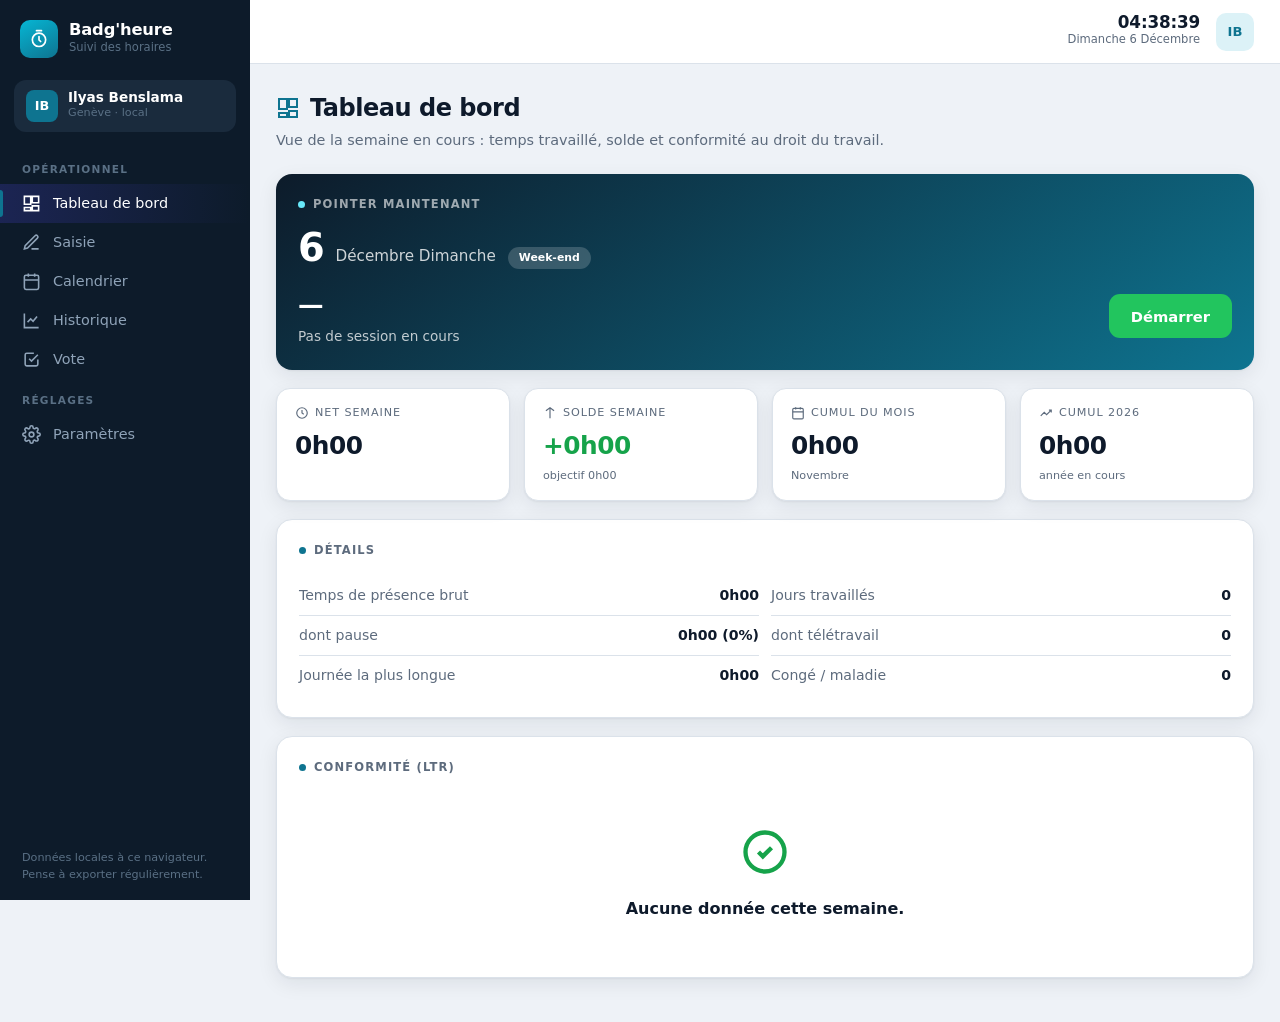
==== heures.html @ 063d03a0 "Le site n'affiche plus que le vote (ancienne appli des heures déplacée dans heures.html) Co-Authored" ====
<!DOCTYPE html>
<html lang="fr">
<head>
<meta charset="UTF-8">
<meta name="viewport" content="width=device-width, initial-scale=1.0, viewport-fit=cover">
<meta name="apple-mobile-web-app-capable" content="yes">
<meta name="mobile-web-app-capable" content="yes">
<meta name="apple-mobile-web-app-status-bar-style" content="black-translucent">
<meta name="apple-mobile-web-app-title" content="Badg'heure">
<meta name="format-detection" content="telephone=no">
<meta name="theme-color" content="#0d1b2a" media="(prefers-color-scheme: dark)">
<meta name="theme-color" content="#eef2f7" media="(prefers-color-scheme: light)">
<link rel="apple-touch-icon" href="data:image/svg+xml,%3Csvg xmlns='http://www.w3.org/2000/svg' viewBox='0 0 180 180'%3E%3Crect width='180' height='180' rx='40' fill='%230e7490'/%3E%3Cg fill='none' stroke='%23fff' stroke-width='11' stroke-linecap='round'%3E%3Ccircle cx='90' cy='98' r='55'/%3E%3Cpath d='M90 68v30l15 15M68 20h44'/%3E%3C/g%3E%3C/svg%3E">
<title>Badg'heure — Mes horaires</title>
<style>
  :root{
    --bg:#eef2f7;--panel:#ffffff;--nav:#0d1b2a;--nav-hover:#1a2b3d;--nav-active:#0891b2;
    --nav-text:#8fa3b8;--nav-title:#5a7085;--ink:#0e1a2b;--muted:#5d6b7d;--line:#dbe2ea;
    --brand:#0e7490;--brand-soft:#dcf2f7;--green:#16a34a;--green-soft:#e9f7ef;
    --amber:#d97706;--amber-soft:#fdf3e7;--red:#dc2626;--red-soft:#fdecec;--cyan:#06b6d4;
    --r:16px;--shadow:0 1px 2px rgba(14,26,43,.05),0 6px 20px rgba(14,26,43,.08);
  }
  *{box-sizing:border-box;margin:0;padding:0}
  html{-webkit-text-size-adjust:100%}
  body{font-family:ui-sans-serif,system-ui,-apple-system,"Segoe UI",Roboto,sans-serif;background:var(--bg);color:var(--ink);line-height:1.5;-webkit-tap-highlight-color:transparent;overscroll-behavior-y:none}
  button{-webkit-tap-highlight-color:transparent}
  .app{display:flex;min-height:100vh;min-height:100dvh}
  .sidebar{width:250px;background:var(--nav);color:var(--nav-text);flex:none;display:flex;flex-direction:column;position:sticky;top:0;height:100vh;height:100dvh;overflow-y:auto;padding-top:env(safe-area-inset-top);padding-bottom:env(safe-area-inset-bottom);-webkit-overflow-scrolling:touch}
  .side-brand{display:flex;align-items:center;gap:11px;padding:20px 20px 22px}
  .side-brand .logo{width:38px;height:38px;border-radius:10px;background:linear-gradient(150deg,#06b6d4,#0e7490);display:flex;align-items:center;justify-content:center;flex:none}
  .side-brand .logo svg{width:20px;height:20px;color:#fff}
  .side-brand .bt{font-weight:700;color:#fff;font-size:1.02rem;letter-spacing:-.01em;line-height:1.1}
  .side-brand .bs{font-size:.72rem;color:var(--nav-title)}
  .side-user{margin:0 14px 16px;background:var(--nav-hover);border-radius:12px;padding:10px 12px;display:flex;align-items:center;gap:10px}
  .side-user .av{width:32px;height:32px;border-radius:8px;background:var(--brand);color:#fff;display:flex;align-items:center;justify-content:center;font-weight:700;font-size:.8rem;flex:none}
  .side-user .un{color:#fff;font-weight:600;font-size:.85rem;line-height:1.1}
  .side-user .uo{font-size:.7rem;color:var(--nav-title)}
  .nav-title{font-size:.66rem;text-transform:uppercase;letter-spacing:.12em;color:var(--nav-title);padding:14px 22px 6px;font-weight:700}
  .nav-item{display:flex;align-items:center;gap:12px;padding:10px 22px;color:var(--nav-text);cursor:pointer;font-size:.9rem;font-weight:500;border:none;background:none;width:100%;text-align:left;font-family:inherit;transition:.12s;position:relative}
  .nav-item svg{width:19px;height:19px;flex:none}
  .nav-item:hover{background:var(--nav-hover);color:#fff}
  .nav-item.active{color:#fff;background:linear-gradient(90deg,rgba(79,70,229,.22),transparent)}
  .nav-item.active::before{content:"";position:absolute;left:0;top:6px;bottom:6px;width:3px;background:var(--brand);border-radius:0 3px 3px 0}
  .side-foot{margin-top:auto;padding:16px 22px;font-size:.7rem;color:var(--nav-title)}
  .main{flex:1;min-width:0;display:flex;flex-direction:column}
  .topbar{background:var(--panel);border-bottom:1px solid var(--line);padding:0 26px;padding-left:max(26px,env(safe-area-inset-left));padding-right:max(26px,env(safe-area-inset-right));padding-top:env(safe-area-inset-top);height:calc(64px + env(safe-area-inset-top));display:flex;align-items:center;gap:16px;position:sticky;top:0;z-index:20;-webkit-backdrop-filter:saturate(1.4) blur(8px);backdrop-filter:saturate(1.4) blur(8px)}
  .burger{display:none;background:none;border:none;cursor:pointer;color:var(--muted);padding:8px;margin:-4px;border-radius:10px;touch-action:manipulation;-webkit-tap-highlight-color:transparent}
  .burger:active{background:var(--line)}
  .burger svg{width:24px;height:24px;display:block}
  .topbar .clock{margin-left:auto;text-align:right}
  .topbar .clock .t{font-variant-numeric:tabular-nums;font-weight:700;font-size:1.05rem;letter-spacing:-.01em;line-height:1}
  .topbar .clock .d{font-size:.72rem;color:var(--muted);text-transform:capitalize}
  .topbar .badge-ib{width:38px;height:38px;border-radius:10px;background:var(--brand-soft);color:var(--brand);display:flex;align-items:center;justify-content:center;font-weight:700;font-size:.82rem}
  .content{padding:26px;padding-left:max(26px,env(safe-area-inset-left));padding-right:max(26px,env(safe-area-inset-right));padding-bottom:calc(26px + env(safe-area-inset-bottom));max-width:1080px;width:100%}
  .page-head{margin-bottom:22px}
  .page-head h1{font-size:1.5rem;letter-spacing:-.02em;display:flex;align-items:center;gap:10px}
  .page-head h1 svg{width:24px;height:24px;color:var(--brand)}
  .page-head p{color:var(--muted);font-size:.9rem;margin-top:4px}
  .view{display:none}
  .view.active{display:block;animation:fade .25s ease}
  @keyframes fade{from{opacity:0;transform:translateY(6px)}to{opacity:1;transform:none}}
  .card{background:var(--panel);border:1px solid var(--line);border-radius:var(--r);box-shadow:var(--shadow);padding:22px;margin-bottom:18px}
  .card-h{font-size:.72rem;text-transform:uppercase;letter-spacing:.1em;color:var(--muted);font-weight:700;margin-bottom:16px;display:flex;align-items:center;gap:8px}
  .card-h .d{width:7px;height:7px;border-radius:50%;background:var(--brand)}
  .stats{display:grid;grid-template-columns:repeat(4,1fr);gap:14px;margin-bottom:18px}
  @media(max-width:760px){.stats{grid-template-columns:repeat(2,1fr)}}
  .stat{background:var(--panel);border:1px solid var(--line);border-radius:14px;padding:16px 18px;box-shadow:var(--shadow)}
  .stat .k{font-size:.7rem;text-transform:uppercase;letter-spacing:.08em;color:var(--muted);display:flex;align-items:center;gap:6px}
  .stat .k svg{width:14px;height:14px}
  .stat .v{font-size:1.55rem;font-weight:700;letter-spacing:-.02em;font-variant-numeric:tabular-nums;margin-top:6px}
  .stat .v.pos{color:var(--green)}.stat .v.neg{color:var(--red)}
  .punch{background:linear-gradient(145deg,#0d1b2a,#0e7490);color:#fff;border:none}
  .punch .card-h{color:rgba(255,255,255,.6)}.punch .card-h .d{background:#67e8f9}
  .punch-day{display:flex;align-items:baseline;gap:12px;margin-bottom:16px;flex-wrap:wrap}
  .punch-day .n{font-size:2.4rem;font-weight:800;line-height:1;letter-spacing:-.03em}
  .punch-day .t{font-size:.95rem;color:rgba(255,255,255,.8);text-transform:capitalize}
  .punch-day .pill{font-size:.68rem;font-weight:700;padding:3px 11px;border-radius:20px;background:#fbbf24;color:#0d1b2a}
  .punch-day .pill.we{background:rgba(255,255,255,.18);color:#fff}
  .punch-row{display:flex;align-items:center;justify-content:space-between;gap:16px;flex-wrap:wrap}
  .punch-state b{display:block;font-size:1.6rem;font-variant-numeric:tabular-nums;font-weight:700;letter-spacing:-.01em}
  .punch-state span{font-size:.85rem;color:rgba(255,255,255,.75)}
  .punch-btns{display:flex;gap:10px;flex-wrap:wrap}
  .btn{border:none;border-radius:11px;padding:12px 22px;min-height:44px;font-size:.92rem;font-weight:600;cursor:pointer;font-family:inherit;transition:.1s;display:inline-flex;align-items:center;justify-content:center;gap:7px;touch-action:manipulation;-webkit-user-select:none;user-select:none}
  .btn:active{transform:scale(.97)}
  .btn:active{transform:translateY(1px)}.btn svg{width:17px;height:17px}
  .btn-primary{background:var(--brand);color:#fff}.btn-primary:hover{background:#0c5c73}
  .btn-go{background:#22c55e;color:#fff}.btn-stop{background:#f43f5e;color:#fff}
  .btn-amber{background:#fbbf24;color:#0d1b2a}
  .btn-light{background:rgba(255,255,255,.16);color:#fff;border:1px solid rgba(255,255,255,.25)}
  .btn-full{width:100%;justify-content:center;margin-top:6px}
  .chip{background:var(--panel);border:1px solid var(--line);border-radius:10px;padding:9px 14px;font-size:.85rem;font-weight:600;cursor:pointer;font-family:inherit;color:var(--ink);display:inline-flex;align-items:center;gap:6px}
  .chip:hover{border-color:var(--brand);color:var(--brand)}.chip svg{width:15px;height:15px}
  .field{margin-bottom:14px}
  label{display:block;font-size:.76rem;font-weight:600;color:var(--muted);margin-bottom:6px}
  input,select{width:100%;border:1px solid var(--line);border-radius:10px;padding:11px 13px;min-height:44px;font-size:.95rem;font-family:inherit;background:#fff;color:var(--ink);font-variant-numeric:tabular-nums;-webkit-appearance:none;appearance:none}
  input[type=date],input[type=time]{min-height:44px}
  input:focus,select:focus{outline:2px solid var(--brand);outline-offset:1px;border-color:var(--brand)}
  input:disabled{opacity:.45}
  .row2{display:grid;grid-template-columns:1fr 1fr;gap:12px}
  .hint{font-size:.74rem;color:var(--muted);margin-top:4px}
  .sublbl{font-weight:500;text-transform:none;letter-spacing:0}
  .daybadge{display:flex;align-items:center;gap:9px;font-size:.9rem;font-weight:600;background:var(--brand-soft);border-radius:11px;padding:10px 13px;margin-bottom:14px;text-transform:capitalize;color:var(--brand)}
  .daybadge .dot{width:8px;height:8px;border-radius:50%;background:var(--brand);flex:none}
  .daybadge .dot.we{background:var(--muted)}.daybadge .dot.fe{background:var(--amber)}
  .daybadge .flag{margin-left:auto;font-size:.7rem;font-weight:700;padding:2px 10px;border-radius:20px;text-transform:none}
  .daybadge .flag.we{background:#e5e7eb;color:var(--muted)}.daybadge .flag.fe{background:var(--amber-soft);color:var(--amber)}
  .pause-box{border:1px solid var(--line);border-radius:12px;padding:14px;background:#fbfbfe;margin-bottom:14px}
  .pause-box .lr{display:flex;align-items:center;justify-content:space-between;margin-bottom:10px}
  .pause-box .lr label{margin:0}
  .pause-dur{font-size:.82rem;font-weight:700;color:var(--brand);font-variant-numeric:tabular-nums}
  .pausebtns{display:flex;gap:7px;flex-wrap:wrap}
  .pausebtn{flex:1;min-width:52px;border:1px solid var(--line);background:#fff;border-radius:9px;padding:10px 6px;font-size:.9rem;font-weight:700;cursor:pointer;font-family:inherit;color:var(--ink);transition:.12s;font-variant-numeric:tabular-nums}
  .pausebtn:hover{border-color:var(--brand);color:var(--brand)}
  .pausebtn.on{background:var(--brand);color:#fff;border-color:var(--brand)}
  .pausebtn.custom{flex:1.2}
  .pause-custom{display:none;margin-top:10px}
  .pause-custom.show{display:block}
  /* Modale */
  .modal-scrim{display:none;position:fixed;inset:0;background:rgba(23,27,46,.5);z-index:70;align-items:center;justify-content:center;padding:20px;backdrop-filter:blur(2px)}
  .modal-scrim.show{display:flex}
  .modal{background:var(--panel);border-radius:18px;padding:24px;width:min(400px,100%);box-shadow:0 20px 50px rgba(23,27,46,.3)}
  .modal h3{font-size:1.2rem;letter-spacing:-.02em;margin-bottom:6px}
  .modal-sub{font-size:.88rem;color:var(--muted);margin-bottom:18px}
  .modal label{font-size:.76rem;font-weight:600;color:var(--muted)}
  .modal-actions{display:flex;gap:10px;margin-top:18px}
  .modal-actions .btn{flex:1;justify-content:center}
  .btn-light-2{background:#eef0f4;color:var(--ink)}
  .btn-light-2:hover{background:#e2e6ee}
  .alert{display:flex;gap:11px;align-items:flex-start;font-size:.85rem;padding:12px 15px;border-radius:12px;border:1px solid;margin-bottom:10px}
  .alert.warn{background:var(--amber-soft);border-color:#f0d19a;color:#92500a}
  .alert.bad{background:var(--red-soft);border-color:#f0b4b4;color:#991b1b}
  .alert.ok{background:var(--green-soft);border-color:#b7e4c9;color:#166534}
  .alert .i{font-weight:800;flex:none}
  .empty-ok{text-align:center;padding:34px 20px}
  .empty-ok svg{width:52px;height:52px;color:var(--green);margin-bottom:12px}
  .empty-ok p{font-weight:700;color:var(--ink)}
  .toolbar{display:flex;gap:10px;align-items:center;flex-wrap:wrap;margin-bottom:16px}
  .toolbar .spacer{flex:1}
  .weeksel{display:flex;align-items:center;gap:8px;font-size:.9rem;font-weight:700}
  .weeksel button{width:34px;height:34px;border-radius:9px;border:1px solid var(--line);background:#fff;cursor:pointer;color:var(--ink);font-size:1rem}
  .weeksel button:hover{border-color:var(--brand);color:var(--brand)}
  table{width:100%;border-collapse:collapse;font-size:.87rem}
  th,td{text-align:left;padding:11px 10px;border-bottom:1px solid var(--line);font-variant-numeric:tabular-nums;white-space:nowrap}
  th{font-size:.68rem;text-transform:uppercase;letter-spacing:.06em;color:var(--muted);font-weight:700}
  tr:last-child td{border-bottom:none}
  tbody tr:hover{background:#fafbff}
  .tag{display:inline-block;font-size:.68rem;font-weight:700;padding:3px 9px;border-radius:20px}
  .tag.n{background:var(--brand-soft);color:var(--brand)}.tag.we{background:#eef0f4;color:var(--muted)}
  .tag.fe{background:var(--amber-soft);color:var(--amber)}
  .net.pos{color:var(--green);font-weight:700}.net.neg{color:var(--red);font-weight:700}
  .del{background:none;border:none;color:var(--muted);cursor:pointer;font-size:.95rem;padding:3px 7px;border-radius:7px}
  .del:hover{background:var(--red-soft);color:var(--red)}
  .empty{text-align:center;color:var(--muted);padding:32px;font-size:.9rem}
  @media(max-width:640px){.tablewrap{overflow-x:auto}table{min-width:600px}}
  .toast{position:fixed;bottom:24px;left:50%;transform:translateX(-50%) translateY(20px);background:var(--nav);color:#fff;padding:12px 22px;border-radius:12px;font-size:.88rem;font-weight:600;box-shadow:var(--shadow);opacity:0;pointer-events:none;transition:.25s;z-index:60}
  .toast.show{opacity:1;transform:translateX(-50%) translateY(0)}
  .set-actions{display:flex;gap:10px;flex-wrap:wrap}
  .scrim{display:none;position:fixed;inset:0;background:rgba(23,27,46,.5);z-index:29}

  /* Calendrier semaine */
  .cal-grid{display:grid;grid-template-columns:repeat(7,1fr);gap:10px}
  @media(max-width:760px){.cal-grid{grid-template-columns:1fr;gap:8px}}
  .cal-day{background:var(--panel);border:1px solid var(--line);border-radius:13px;padding:12px;cursor:pointer;transition:.12s;min-height:118px;display:flex;flex-direction:column;position:relative}
  .cal-day:hover{border-color:var(--brand);box-shadow:var(--shadow);transform:translateY(-2px)}
  .cal-day.today{border-color:var(--brand);box-shadow:0 0 0 2px var(--brand-soft)}
  .cal-day.we{background:#fafbfd}
  .cal-day.fe{background:var(--amber-soft)}
  .cal-dh{display:flex;align-items:baseline;justify-content:space-between;margin-bottom:8px}
  .cal-dh .wd{font-size:.68rem;text-transform:uppercase;letter-spacing:.06em;color:var(--muted);font-weight:700}
  .cal-dh .dn{font-size:1.15rem;font-weight:700;letter-spacing:-.02em}
  .cal-day.fe .cal-dh .dn{color:var(--amber)}
  .cal-net{font-size:1rem;font-weight:700;font-variant-numeric:tabular-nums;letter-spacing:-.01em}
  .cal-sub{font-size:.68rem;color:var(--muted);margin-top:auto}
  .cal-empty{font-size:.7rem;color:var(--muted);opacity:.7;margin-top:auto}
  .cal-fe-tag{font-size:.62rem;font-weight:700;color:var(--amber);line-height:1.1;margin-bottom:4px}
  /* barre temporelle */
  .tbar{height:8px;border-radius:5px;background:#eef0f6;position:relative;overflow:hidden;margin:6px 0}
  .tbar .work{position:absolute;top:0;bottom:0;background:linear-gradient(90deg,#22d3ee,#0e7490);border-radius:5px}
  .tbar .brk{position:absolute;top:0;bottom:0;background:repeating-linear-gradient(45deg,#fbbf24,#fbbf24 3px,#f59e0b 3px,#f59e0b 6px)}
  .cal-plus{position:absolute;top:8px;right:8px;width:20px;height:20px;border-radius:6px;background:var(--brand-soft);color:var(--brand);display:flex;align-items:center;justify-content:center;font-size:.9rem;font-weight:700;opacity:0;transition:.12s}
  .cal-day:hover .cal-plus{opacity:1}
  .cal-legend{display:flex;gap:16px;flex-wrap:wrap;margin-top:14px;font-size:.74rem;color:var(--muted)}
  .cal-legend span{display:inline-flex;align-items:center;gap:6px}
  .cal-legend i{width:14px;height:8px;border-radius:3px;display:inline-block}

  /* Récap saisie live */
  .recap{background:linear-gradient(145deg,#f6f7fe,#eef0fe);border:1px solid var(--brand-soft);border-radius:13px;padding:14px 16px;margin-bottom:16px}
  .recap-top{display:flex;align-items:center;justify-content:space-between;margin-bottom:10px}
  .recap-top .rt-net{font-size:1.5rem;font-weight:800;color:var(--brand);letter-spacing:-.02em;font-variant-numeric:tabular-nums}
  .recap-top .rt-lbl{font-size:.72rem;text-transform:uppercase;letter-spacing:.08em;color:var(--muted);font-weight:700}
  .recap .tbar{height:12px;margin:8px 0 6px}
  .recap-scale{display:flex;justify-content:space-between;font-size:.68rem;color:var(--muted);font-variant-numeric:tabular-nums}
  .recap-chips{display:flex;gap:8px;flex-wrap:wrap;margin-top:10px}
  .recap-chip{background:#fff;border:1px solid var(--line);border-radius:8px;padding:5px 10px;font-size:.74rem;font-weight:600;color:var(--ink)}
  .recap-chip b{color:var(--brand)}

  /* stats détaillées */
  .stat .sub2{font-size:.7rem;color:var(--muted);margin-top:3px;font-weight:500}
  .detail-grid{display:grid;grid-template-columns:1fr 1fr;gap:12px}
  @media(max-width:640px){.detail-grid{grid-template-columns:1fr}}
  .drow{display:flex;align-items:center;justify-content:space-between;padding:9px 0;border-bottom:1px solid var(--line);font-size:.88rem}
  .drow:last-child{border-bottom:none}
  .drow .dk{color:var(--muted)}
  .drow .dv{font-weight:700;font-variant-numeric:tabular-nums}
  .seg{display:flex;height:26px;border-radius:8px;overflow:hidden;background:#eef0f6;font-size:.7rem;font-weight:700;color:#fff}
  .seg div{display:flex;align-items:center;justify-content:center;min-width:0}
  @media(max-width:860px){
    .main{min-height:100dvh}
    .sidebar{position:fixed;left:0;top:0;z-index:30;transform:translateX(-100%);transition:transform .25s;box-shadow:2px 0 24px rgba(0,0,0,.28)}
    .sidebar.open{transform:translateX(0)}
    .scrim.show{display:block}.burger{display:block}
    .content{padding:18px;padding-left:max(18px,env(safe-area-inset-left));padding-right:max(18px,env(safe-area-inset-right));padding-bottom:calc(22px + env(safe-area-inset-bottom))}
    /* iOS : empêcher le zoom auto au focus (tout champ < 16px déclenche un zoom) */
    input,select,textarea{font-size:16px}
    .nav-item{padding-top:13px;padding-bottom:13px}
    .pausebtn{min-height:44px;padding:11px 8px}
    .chip{min-height:40px}
  }
  @media(max-width:420px){
    .topbar{padding-left:max(16px,env(safe-area-inset-left));padding-right:max(16px,env(safe-area-inset-right))}
    .page-head h1{font-size:1.3rem}
  }

  /* Vote en direct */
  .vote-live{display:inline-flex;align-items:center;gap:6px;font-size:.72rem;font-weight:700;color:var(--muted);text-transform:uppercase;letter-spacing:.08em}
  .vote-live i{width:8px;height:8px;border-radius:50%;background:var(--amber)}
  .vote-live.on i{background:var(--green);animation:pulse 1.6s infinite}
  @keyframes pulse{0%{box-shadow:0 0 0 0 rgba(22,163,74,.5)}100%{box-shadow:0 0 0 8px rgba(22,163,74,0)}}
  .vote-btns{display:grid;grid-template-columns:1fr 1fr;gap:12px;margin:18px 0}
  .vote-btn{border:2px solid var(--line);background:#fff;border-radius:14px;padding:18px 10px;font-size:1.15rem;font-weight:800;cursor:pointer;font-family:inherit;transition:.12s;min-height:64px;touch-action:manipulation}
  .vote-btn.oui{color:var(--green)}.vote-btn.non{color:var(--red)}
  .vote-btn.oui.on{background:var(--green);border-color:var(--green);color:#fff}
  .vote-btn.non.on{background:var(--red);border-color:var(--red);color:#fff}
  .vote-btn:disabled{opacity:.45;cursor:not-allowed}
  .vote-res{margin-top:6px}
  .vote-row{margin-bottom:12px}
  .vote-row .lr{display:flex;justify-content:space-between;font-size:.88rem;font-weight:700;margin-bottom:5px;font-variant-numeric:tabular-nums}
  .vote-bar{height:14px;border-radius:7px;background:#eef0f6;overflow:hidden}
  .vote-bar div{height:100%;border-radius:7px;transition:width .4s ease;width:0}
  .vote-total{font-size:.8rem;color:var(--muted);margin-top:4px}
</style>
</head>
<body>
<div class="app">
  <aside class="sidebar" id="sidebar">
    <div class="side-brand">
      <div class="logo"><svg viewBox="0 0 24 24" fill="none" stroke="currentColor" stroke-width="2" stroke-linecap="round"><circle cx="12" cy="13" r="8"/><path d="M12 9v4l2 2M9 2h6"/></svg></div>
      <div><div class="bt">Badg'heure</div><div class="bs">Suivi des horaires</div></div>
    </div>
    <div class="side-user">
      <div class="av">IB</div>
      <div><div class="un">Ilyas Benslama</div><div class="uo">Genève · local</div></div>
    </div>
    <div class="nav-title">Opérationnel</div>
    <button class="nav-item active" data-view="dash"><svg viewBox="0 0 24 24" fill="none" stroke="currentColor" stroke-width="2"><path d="M3 13h8V3H3zM13 21h8v-6h-8zM13 3v8h8V3zM3 21h8v-4H3z"/></svg>Tableau de bord</button>
    <button class="nav-item" data-view="saisie"><svg viewBox="0 0 24 24" fill="none" stroke="currentColor" stroke-width="2"><path d="M12 20h9M16.5 3.5a2.1 2.1 0 0 1 3 3L7 19l-4 1 1-4z"/></svg>Saisie</button>
    <button class="nav-item" data-view="cal"><svg viewBox="0 0 24 24" fill="none" stroke="currentColor" stroke-width="2"><rect x="3" y="4" width="18" height="18" rx="2"/><path d="M16 2v4M8 2v4M3 10h18"/></svg>Calendrier</button>
    <button class="nav-item" data-view="histo"><svg viewBox="0 0 24 24" fill="none" stroke="currentColor" stroke-width="2"><path d="M3 3v18h18M7 14l4-4 3 3 5-6"/></svg>Historique</button>
    <button class="nav-item" data-view="vote"><svg viewBox="0 0 24 24" fill="none" stroke="currentColor" stroke-width="2"><path d="M9 11l3 3 8-8"/><path d="M20 12v6a2 2 0 0 1-2 2H6a2 2 0 0 1-2-2V6a2 2 0 0 1 2-2h9"/></svg>Vote</button>
    <div class="nav-title">Réglages</div>
    <button class="nav-item" data-view="params"><svg viewBox="0 0 24 24" fill="none" stroke="currentColor" stroke-width="2"><circle cx="12" cy="12" r="3"/><path d="M19.4 15a1.65 1.65 0 0 0 .33 1.82l.06.06a2 2 0 1 1-2.83 2.83l-.06-.06a1.65 1.65 0 0 0-1.82-.33 1.65 1.65 0 0 0-1 1.51V21a2 2 0 0 1-4 0v-.09A1.65 1.65 0 0 0 9 19.4a1.65 1.65 0 0 0-1.82.33l-.06.06a2 2 0 1 1-2.83-2.83l.06-.06a1.65 1.65 0 0 0 .33-1.82 1.65 1.65 0 0 0-1.51-1H3a2 2 0 0 1 0-4h.09A1.65 1.65 0 0 0 4.6 9a1.65 1.65 0 0 0-.33-1.82l-.06-.06a2 2 0 1 1 2.83-2.83l.06.06a1.65 1.65 0 0 0 1.82.33H9a1.65 1.65 0 0 0 1-1.51V3a2 2 0 0 1 4 0v.09a1.65 1.65 0 0 0 1 1.51 1.65 1.65 0 0 0 1.82-.33l.06-.06a2 2 0 1 1 2.83 2.83l-.06.06a1.65 1.65 0 0 0-.33 1.82V9a1.65 1.65 0 0 0 1.51 1H21a2 2 0 0 1 0 4h-.09a1.65 1.65 0 0 0-1.51 1z"/></svg>Paramètres</button>
    <div class="side-foot">Données locales à ce navigateur.<br>Pense à exporter régulièrement.</div>
  </aside>
  <div class="scrim" id="scrim"></div>
  <div class="main">
    <div class="topbar">
      <button class="burger" id="burger"><svg viewBox="0 0 24 24" fill="none" stroke="currentColor" stroke-width="2" stroke-linecap="round"><path d="M3 12h18M3 6h18M3 18h18"/></svg></button>
      <div class="clock"><div class="t" id="liveClock">00:00:00</div><div class="d" id="liveDate">—</div></div>
      <div class="badge-ib">IB</div>
    </div>
    <div class="content">
      <section class="view active" id="view-dash">
        <div class="page-head"><h1><svg viewBox="0 0 24 24" fill="none" stroke="currentColor" stroke-width="2"><path d="M3 13h8V3H3zM13 21h8v-6h-8zM13 3v8h8V3zM3 21h8v-4H3z"/></svg>Tableau de bord</h1><p>Vue de la semaine en cours : temps travaillé, solde et conformité au droit du travail.</p></div>
        <section class="card punch">
          <div class="card-h"><span class="d"></span>Pointer maintenant</div>
          <div class="punch-day"><span class="n" id="pdN">—</span><span class="t" id="pdT">—</span><span class="pill" id="pdP" style="display:none"></span></div>
          <div class="punch-row">
            <div class="punch-state"><b id="punchTimer">—</b><span id="punchLabel">Pas de session en cours</span></div>
            <div class="punch-btns">
              <button class="btn btn-go" id="btnStart">Démarrer</button>
              <button class="btn btn-stop" id="btnStop" style="display:none">Arrêter</button>
            </div>
          </div>
        </section>
        <div class="stats" id="stats"></div>
        <div class="card">
          <div class="card-h"><span class="d"></span>Détails</div>
          <div class="detail-grid" id="dashDetail"></div>
        </div>
        <div class="card"><div class="card-h"><span class="d"></span>Conformité (LTr)</div><div id="alerts"></div></div>
      </section>
      <section class="view" id="view-saisie">
        <div class="page-head"><h1><svg viewBox="0 0 24 24" fill="none" stroke="currentColor" stroke-width="2"><path d="M12 20h9M16.5 3.5a2.1 2.1 0 0 1 3 3L7 19l-4 1 1-4z"/></svg>Saisie manuelle</h1><p>Ajoute une journée : arrivée, départ et heures de pause. La durée se calcule seule.</p></div>
        <div class="card" style="max-width:560px">
          <div class="field"><label for="d">Date</label><input type="date" id="d"></div>
          <div class="daybadge" id="dayBadge"><span class="dot" id="bDot"></span><span id="bTxt">—</span><span class="flag" id="bFlag" style="display:none"></span></div>
          <div class="row2"><div class="field"><label for="start">Arrivée</label><input type="time" id="start" value="08:00"></div><div class="field"><label for="end">Départ <span id="endAuto" style="color:var(--brand);font-weight:700;text-transform:none;letter-spacing:0">· auto</span></label><input type="time" id="end" value="17:00"></div></div>
          <div class="hint" id="endHint" style="margin:-8px 0 14px">Départ calculé pour atteindre tes heures dues. Modifie-le si tu finis plus tard.</div>
          <div class="pause-box">
            <div class="lr"><label>Pause</label><span class="pause-dur" id="pauseDur">1h00</span></div>
            <div class="pausebtns" id="pauseBtns">
              <button type="button" class="pausebtn" data-min="0">0</button>
              <button type="button" class="pausebtn" data-min="30">30 min</button>
              <button type="button" class="pausebtn" data-min="45">45 min</button>
              <button type="button" class="pausebtn on" data-min="60">60 min</button>
              <button type="button" class="pausebtn custom" data-min="-1">Autre…</button>
            </div>
            <div class="pause-custom" id="pauseCustom">
              <label for="pauseMin" class="sublbl">Durée personnalisée (minutes)</label>
              <input type="number" id="pauseMin" value="60" min="0" step="5" inputmode="numeric">
            </div>
          </div>
          <div class="field"><label for="type">Type de journée</label><select id="type"><option value="travail">Travail</option><option value="teletravail">Télétravail</option><option value="conges">Congé payé</option><option value="maladie">Maladie</option><option value="ferie">Férié</option></select></div>
          <div class="field"><label for="note">Note (optionnel)</label><input type="text" id="note" placeholder="ex. Inserres, Troinex…"></div>
          <div class="recap" id="recap">
            <div class="recap-top"><span class="rt-lbl">Temps net de la journée</span><span class="rt-net" id="recapNet">—</span></div>
            <div class="tbar" id="recapBar"></div>
            <div class="recap-scale"><span id="recapStart">—</span><span id="recapEnd">—</span></div>
            <div class="recap-chips" id="recapChips"></div>
          </div>
          <button class="btn btn-primary btn-full" id="btnAdd">Ajouter la journée</button>
        </div>
      </section>
      <section class="view" id="view-cal">
        <div class="page-head"><h1><svg viewBox="0 0 24 24" fill="none" stroke="currentColor" stroke-width="2"><rect x="3" y="4" width="18" height="18" rx="2"/><path d="M16 2v4M8 2v4M3 10h18"/></svg>Calendrier de la semaine</h1><p>Vue visuelle de tes journées. Clique un jour pour le saisir ou le modifier.</p></div>
        <div class="card">
          <div class="toolbar"><div class="weeksel"><button id="calPrev">‹</button><span id="calLabel">Semaine</span><button id="calNext">›</button></div><div class="spacer"></div><button class="chip" id="calToday">Aujourd'hui</button></div>
          <div class="cal-grid" id="calGrid"></div>
          <div class="cal-legend">
            <span><i style="background:linear-gradient(90deg,#22d3ee,#0e7490)"></i>Travail</span>
            <span><i style="background:repeating-linear-gradient(45deg,#fbbf24,#fbbf24 3px,#f59e0b 3px,#f59e0b 6px)"></i>Pause</span>
            <span><i style="background:var(--amber-soft);border:1px solid var(--amber)"></i>Férié</span>
          </div>
        </div>
        <div class="card">
          <div class="card-h"><span class="d"></span>Détail de la semaine</div>
          <div class="detail-grid" id="calDetail"></div>
        </div>
      </section>
      <section class="view" id="view-histo">
        <div class="page-head"><h1><svg viewBox="0 0 24 24" fill="none" stroke="currentColor" stroke-width="2"><path d="M3 3v18h18M7 14l4-4 3 3 5-6"/></svg>Historique</h1><p>Navigue semaine par semaine. Exporte en CSV pour ta compta ou tes RH.</p></div>
        <div class="card">
          <div class="toolbar"><div class="weeksel"><button id="prevWeek">‹</button><span id="weekLabel">Semaine</span><button id="nextWeek">›</button></div><div class="spacer"></div><button class="chip" id="btnCsv"><svg viewBox="0 0 24 24" fill="none" stroke="currentColor" stroke-width="2"><path d="M21 15v4a2 2 0 0 1-2 2H5a2 2 0 0 1-2-2v-4M7 10l5 5 5-5M12 15V3"/></svg>Exporter CSV</button></div>
          <div class="tablewrap"><table><thead><tr><th>Jour</th><th>Date</th><th>Arr.</th><th>Dép.</th><th>Pause</th><th>Net</th><th>Solde</th><th>Type</th><th></th></tr></thead><tbody id="tbody"></tbody></table></div>
          <div class="empty" id="emptyMsg">Aucune journée cette semaine.</div>
        </div>
      </section>
      <section class="view" id="view-vote">
        <div class="page-head"><h1><svg viewBox="0 0 24 24" fill="none" stroke="currentColor" stroke-width="2"><path d="M9 11l3 3 8-8"/><path d="M20 12v6a2 2 0 0 1-2 2H6a2 2 0 0 1-2-2V6a2 2 0 0 1 2-2h9"/></svg>Vote</h1><p>Vote anonyme oui ou non, résultat en direct. L'admin fixe le nombre de joueurs et réinitialise.</p></div>
        <div class="card">
          <div style="display:flex;align-items:center;justify-content:space-between;gap:12px;flex-wrap:wrap">
            <span class="vote-live" id="voteLive"><i></i><span>Connexion…</span></span>
            <button class="chip" id="btnAdmin">🔒 Admin</button>
          </div>
          <div class="vote-btns">
            <button class="vote-btn oui" data-v="oui">👍 Oui</button>
            <button class="vote-btn non" data-v="non">👎 Non</button>
          </div>
          <div class="hint" id="voteMine" style="margin:-6px 0 14px">Tu n'as pas encore voté.</div>
          <div class="vote-res">
            <div class="vote-row"><div class="lr"><span style="color:var(--green)">Oui</span><span id="vOuiTxt">0</span></div><div class="vote-bar"><div id="vOuiBar" style="background:var(--green)"></div></div></div>
            <div class="vote-row"><div class="lr"><span style="color:var(--red)">Non</span><span id="vNonTxt">0</span></div><div class="vote-bar"><div id="vNonBar" style="background:var(--red)"></div></div></div>
            <div class="vote-total" id="vTotal">0 vote</div>
          </div>
        </div>
        <div class="card" id="adminPanel" style="display:none">
          <div class="card-h"><span class="d"></span>Admin du vote</div>
          <div class="field"><label for="votePlayers">Nombre de joueurs (= votes max)</label><input type="number" id="votePlayers" min="0" max="99" step="1" inputmode="numeric" placeholder="illimité"></div>
          <button class="btn btn-full" id="btnVoteReset" style="background:var(--red-soft);color:var(--red)">Réinitialiser le vote</button>
          <button class="chip" id="btnAdminOut" style="margin-top:12px">Quitter le mode admin</button>
        </div>
      </section>
      <section class="view" id="view-params">
        <div class="page-head"><h1><svg viewBox="0 0 24 24" fill="none" stroke="currentColor" stroke-width="2"><circle cx="12" cy="12" r="3"/><path d="M19.4 15a1.65 1.65 0 0 0 .33 1.82l.06.06a2 2 0 1 1-2.83 2.83l-.06-.06a1.65 1.65 0 0 0-1.82-.33 1.65 1.65 0 0 0-1 1.51V21a2 2 0 0 1-4 0v-.09A1.65 1.65 0 0 0 9 19.4a1.65 1.65 0 0 0-1.82.33l-.06.06a2 2 0 1 1-2.83-2.83l.06-.06a1.65 1.65 0 0 0 .33-1.82 1.65 1.65 0 0 0-1.51-1H3a2 2 0 0 1 0-4h.09A1.65 1.65 0 0 0 4.6 9a1.65 1.65 0 0 0-.33-1.82l-.06-.06a2 2 0 1 1 2.83-2.83l.06.06a1.65 1.65 0 0 0 1.82.33H9a1.65 1.65 0 0 0 1-1.51V3a2 2 0 0 1 4 0v.09a1.65 1.65 0 0 0 1 1.51 1.65 1.65 0 0 0 1.82-.33l.06-.06a2 2 0 1 1 2.83 2.83l-.06.06a1.65 1.65 0 0 0-.33 1.82V9a1.65 1.65 0 0 0 1.51 1H21a2 2 0 0 1 0 4h-.09a1.65 1.65 0 0 0-1.51 1z"/></svg>Paramètres</h1><p>Ton contrat, tes valeurs par défaut, les seuils légaux et la sauvegarde des données.</p></div>
        <div class="card" style="max-width:620px"><div class="card-h"><span class="d"></span>Contrat</div>
          <div class="row2"><div class="field"><label for="target">Heures dues / jour</label><input type="number" id="target" value="8.4" min="0" step="0.1" inputmode="decimal"></div><div class="field"><label for="weekhours">Heures / semaine</label><input type="number" id="weekhours" value="42" min="0" step="0.5" inputmode="decimal"></div></div>
          <div class="hint">42h/sem = 8,4h/j sur 5 jours (base secteur social GE).</div>
        </div>
        <div class="card" style="max-width:620px"><div class="card-h"><span class="d"></span>Valeurs par défaut de saisie</div>
          <div class="row2"><div class="field"><label for="defStart" class="sublbl">Arrivée</label><input type="time" id="defStart" value="08:00"></div><div class="field"><label for="defPauseMin" class="sublbl">Pause (min)</label><input type="number" id="defPauseMin" value="60" min="0" step="5" inputmode="numeric"></div></div>
          <div class="hint">Le départ se calcule automatiquement (arrivée + heures dues + pause).</div>
        </div>
        <div class="card" style="max-width:620px"><div class="card-h"><span class="d"></span>Seuils légaux (LTr)</div>
          <div class="row2"><div class="field"><label for="maxWeek" class="sublbl">Max h / sem</label><input type="number" id="maxWeek" value="45" min="0" step="1" inputmode="numeric"></div><div class="field"><label for="restHours" class="sublbl">Repos min. (h)</label><input type="number" id="restHours" value="11" min="0" step="0.5" inputmode="decimal"></div></div>
          <div class="hint">Ajuste si ta CCT (Croix-Rouge) est plus favorable que le minimum légal.</div>
        </div>
        <div class="card" style="max-width:620px"><div class="card-h"><span class="d"></span>Données</div>
          <div class="hint" style="margin-bottom:12px">Tout est stocké dans ce navigateur uniquement. Exporte régulièrement pour ne rien perdre (changement d'appareil, nettoyage du cache…).</div>
          <div class="set-actions"><button class="chip" id="btnBackup">Sauvegarder (JSON)</button><button class="chip" id="btnRestore">Importer (JSON)</button><button class="chip" id="btnClear" style="color:var(--red)">Tout vider</button><input type="file" id="fileRestore" accept="application/json" style="display:none"></div>
        </div>
      </section>
    </div>
  </div>
</div>
<div class="toast" id="toast"></div>

<!-- Modale fin de pointage -->
<div class="modal-scrim" id="stopScrim">
  <div class="modal">
    <h3>Fin de journée</h3>
    <p class="modal-sub" id="stopSummary">—</p>
    <label style="margin-bottom:8px">Quelle a été ta pause ?</label>
    <div class="pausebtns" id="stopPauseBtns">
      <button type="button" class="pausebtn" data-min="0">0</button>
      <button type="button" class="pausebtn" data-min="30">30 min</button>
      <button type="button" class="pausebtn" data-min="45">45 min</button>
      <button type="button" class="pausebtn on" data-min="60">60 min</button>
    </div>
    <div class="modal-actions">
      <button class="btn btn-light-2" id="stopCancel">Annuler</button>
      <button class="btn btn-primary" id="stopConfirm">Enregistrer</button>
    </div>
  </div>
</div>
<script>
const KEY='badgheure_v1', SET='badgheure_set', PUNCH='badgheure_punch';
let entries = load(KEY,[]);
let settings = load(SET,{target:8.4,weekhours:42,maxWeek:45,restHours:11,defStart:'08:00',defPauseMin:60});
// migration ancien format (heures de pause par défaut) -> minutes
if(settings.defPauseStart!==undefined){const a=settings.defPauseStart,b=settings.defPauseEnd;if(a&&b){let d=toMinSafe(b)-toMinSafe(a);if(d<0)d+=1440;settings.defPauseMin=Math.max(0,d)}delete settings.defPauseStart;delete settings.defPauseEnd;save(SET,settings)}
function toMinSafe(t){if(!t)return 0;const[a,b]=t.split(':').map(Number);return a*60+b}
let punch = load(PUNCH,null);
let weekOffset = 0, currentPause = 60;
function load(k,def){try{return JSON.parse(localStorage.getItem(k))??def}catch{return def}}
function save(k,v){localStorage.setItem(k,JSON.stringify(v))}
function toast(m){const t=document.getElementById('toast');t.textContent=m;t.classList.add('show');setTimeout(()=>t.classList.remove('show'),1900)}
function easter(y){const a=y%19,b=Math.floor(y/100),c=y%100,d=Math.floor(b/4),e=b%4,f=Math.floor((b+8)/25),g=Math.floor((b-f+1)/3),h=(19*a+b-d-g+15)%30,i=Math.floor(c/4),k=c%4,l=(32+2*e+2*i-h-k)%7,m=Math.floor((a+11*h+22*l)/451),mo=Math.floor((h+l-7*m+114)/31),da=((h+l-7*m+114)%31)+1;return new Date(y,mo-1,da)}
function iso(dt){return dt.getFullYear()+'-'+String(dt.getMonth()+1).padStart(2,'0')+'-'+String(dt.getDate()).padStart(2,'0')}
function addDays(dt,n){const x=new Date(dt);x.setDate(x.getDate()+n);return x}
function jeuneGenevois(y){let d=new Date(y,8,1);while(d.getDay()!==0)d=addDays(d,1);return addDays(d,4)}
function feriesGE(y){const e=easter(y),f={};const put=(dt,n)=>f[iso(dt)]=n;
  put(new Date(y,0,1),"Nouvel An");put(addDays(e,-2),"Vendredi Saint");put(addDays(e,1),"Lundi de Pâques");
  put(addDays(e,39),"Ascension");put(addDays(e,50),"Lundi de Pentecôte");put(new Date(y,7,1),"Fête nationale");
  put(jeuneGenevois(y),"Jeûne genevois");put(new Date(y,11,25),"Noël");put(new Date(y,11,31),"Restauration");return f;}
function ferieName(ds){return feriesGE(+ds.slice(0,4))[ds]||null}
function toMin(t){if(!t)return 0;const[a,b]=t.split(':').map(Number);return a*60+b}
function pauseMinOf(e){if(e.pauseStart&&e.pauseEnd){let d=toMin(e.pauseEnd)-toMin(e.pauseStart);if(d<0)d+=1440;return Math.max(0,d)}return e.pause||0}
function net(e){if(['conges','maladie','ferie'].includes(e.type))return settings.target*60;let d=toMin(e.end)-toMin(e.start);if(d<0)d+=1440;return Math.max(0,d-pauseMinOf(e))}
function fmtH(min){const s=min<0?'-':'';min=Math.abs(min);const h=Math.floor(min/60),m=Math.round(min%60);return s+h+'h'+String(m).padStart(2,'0')}
function dayName(ds){return new Date(ds+'T00:00').toLocaleDateString('fr-CH',{weekday:'long'})}
function isWeekend(ds){const d=new Date(ds+'T00:00').getDay();return d===0||d===6}
function mondayOf(o){const n=new Date();const day=(n.getDay()+6)%7;const m=addDays(n,-day+o*7);m.setHours(0,0,0,0);return m}
function weekEntries(){const mon=mondayOf(weekOffset),sun=addDays(mon,6);const a=iso(mon),b=iso(sun);return entries.filter(e=>e.date>=a&&e.date<=b).sort((x,y)=>x.date.localeCompare(y.date))}
const ICO={clock:'<svg viewBox="0 0 24 24" fill="none" stroke="currentColor" stroke-width="2"><circle cx="12" cy="12" r="9"/><path d="M12 7v5l3 2"/></svg>',
  bal:'<svg viewBox="0 0 24 24" fill="none" stroke="currentColor" stroke-width="2"><path d="M12 3v18M5 8l7-5 7 5"/></svg>',
  cal:'<svg viewBox="0 0 24 24" fill="none" stroke="currentColor" stroke-width="2"><rect x="3" y="4" width="18" height="18" rx="2"/><path d="M16 2v4M8 2v4M3 10h18"/></svg>',
  up:'<svg viewBox="0 0 24 24" fill="none" stroke="currentColor" stroke-width="2"><path d="M3 17l6-6 4 4 8-8M17 7h4v4"/></svg>'};
function cap(s){return s.charAt(0).toUpperCase()+s.slice(1)}
function render(){
  const wk=weekEntries();const mon=mondayOf(weekOffset),sun=addDays(mon,6);
  document.getElementById('weekLabel').textContent=mon.toLocaleDateString('fr-CH',{day:'2-digit',month:'short'})+' – '+sun.toLocaleDateString('fr-CH',{day:'2-digit',month:'short'});
  const tb=document.getElementById('tbody');tb.innerHTML='';
  document.getElementById('emptyMsg').style.display=wk.length?'none':'block';
  let totNet=0,totSolde=0;
  wk.forEach(e=>{const n=net(e),solde=n-settings.target*60;totNet+=n;totSolde+=solde;
    const fn=ferieName(e.date),worked=['travail','teletravail'].includes(e.type);
    let tag=isWeekend(e.date)?'<span class="tag we">WE</span>':'<span class="tag n">'+({travail:'Trav.',teletravail:'TT',conges:'Congé',maladie:'Mal.',ferie:'Férié'}[e.type])+'</span>';
    if(fn)tag='<span class="tag fe">'+fn+'</span>';
    const tr=document.createElement('tr');
    tr.innerHTML=`<td style="text-transform:capitalize">${dayName(e.date)}</td><td>${e.date.slice(8)}.${e.date.slice(5,7)}</td><td>${worked?e.start:'—'}</td><td>${worked?e.end:'—'}</td><td>${worked?(pauseMinOf(e)?pauseMinOf(e)+'′':'—'):'—'}</td><td><b>${fmtH(n)}</b></td><td class="net ${solde>=0?'pos':'neg'}">${solde>=0?'+':''}${fmtH(solde)}</td><td>${tag}</td><td><button class="del" data-id="${e.id}">✕</button></td>`;
    tb.appendChild(tr);});
  tb.querySelectorAll('.del').forEach(b=>b.onclick=()=>{entries=entries.filter(x=>x.id!=b.dataset.id);save(KEY,entries);render();toast('Journée supprimée')});
  const days=wk.filter(e=>['travail','teletravail'].includes(e.type)).length;const ot=Math.max(0,totSolde);
  // cumuls mois & année (référence = semaine affichée)
  const ref=mondayOf(weekOffset);
  const monthNet=sumNet(e=>e.date.slice(0,7)===iso(ref).slice(0,7));
  const yearNet=sumNet(e=>e.date.slice(0,4)===iso(ref).slice(0,4));
  const avgDay=days?fmtH(totNet/days):'—';
  document.getElementById('stats').innerHTML=
    stat(ICO.clock,'Net semaine',fmtH(totNet),'', days?('moy. '+avgDay+'/jour'):'')+
    stat(ICO.bal,'Solde semaine',(totSolde>=0?'+':'')+fmtH(totSolde),totSolde>=0?'pos':'neg', 'objectif '+fmtH(days*settings.target*60))+
    stat(ICO.cal,'Cumul du mois',fmtH(monthNet),'', cap(ref.toLocaleDateString('fr-CH',{month:'long'})))+
    stat(ICO.up,'Cumul '+iso(ref).slice(0,4),fmtH(yearNet),'', 'année en cours');
  renderDashDetail(wk,totNet,totSolde,days);
  renderAlerts(wk,totNet);
  renderCal();
}
function sumNet(pred){return entries.filter(pred).reduce((s,e)=>s+net(e),0)}
function stat(ico,k,v,cls='',sub=''){return `<div class="stat"><div class="k">${ico}${k}</div><div class="v ${cls}">${v}</div>${sub?`<div class="sub2">${sub}</div>`:''}</div>`}
function drow(k,v,cls=''){return `<div class="drow"><span class="dk">${k}</span><span class="dv ${cls}">${v}</span></div>`}
/* ----- Calendrier ----- */
function dayBar(e){
  // barre 0h→24h ; travail plein, pause hachurée
  const dayMin=1440;
  if(!['travail','teletravail'].includes(e.type))return '<div class="tbar"></div>';
  let s=toMin(e.start),en=toMin(e.end);if(en<s)en+=dayMin;
  const wl=Math.min(100,(s/dayMin)*100), ww=Math.min(100-wl,((en-s)/dayMin)*100);
  let brk='';
  if(e.pauseStart&&e.pauseEnd){ // ancien format: heures exactes
    let ps=toMin(e.pauseStart),pe=toMin(e.pauseEnd);if(pe<ps)pe+=dayMin;
    brk=`<div class="brk" style="left:${(ps/dayMin)*100}%;width:${((pe-ps)/dayMin)*100}%"></div>`;
  }else if(e.pause>0){ // nouveau format: durée -> placée au milieu de la journée
    const mid=(s+en)/2, ps=mid-e.pause/2;
    brk=`<div class="brk" style="left:${(ps/dayMin)*100}%;width:${(e.pause/dayMin)*100}%"></div>`;
  }
  return `<div class="tbar"><div class="work" style="left:${wl}%;width:${ww}%"></div>${brk}</div>`;
}
function renderCal(){
  const grid=document.getElementById('calGrid');if(!grid)return;
  const mon=mondayOf(weekOffset),sun=addDays(mon,6);
  document.getElementById('calLabel').textContent=mon.toLocaleDateString('fr-CH',{day:'2-digit',month:'short'})+' – '+sun.toLocaleDateString('fr-CH',{day:'2-digit',month:'short'});
  const todayISO=iso(new Date());
  let html='';
  for(let i=0;i<7;i++){
    const d=addDays(mon,i),ds=iso(d);
    const e=entries.find(x=>x.date===ds);
    const fn=ferieName(ds),we=isWeekend(ds);
    let cls='cal-day';if(ds===todayISO)cls+=' today';if(we)cls+=' we';if(fn)cls+=' fe';
    let body;
    if(e){
      const n=net(e),solde=n-settings.target*60;
      const worked=['travail','teletravail'].includes(e.type);
      body=(fn?`<div class="cal-fe-tag">${fn}</div>`:'')+
        `<div class="cal-net">${fmtH(n)}</div>`+dayBar(e)+
        `<div class="cal-sub">${worked?e.start+'–'+e.end:({conges:'Congé',maladie:'Maladie',ferie:'Férié'}[e.type])} · <b style="color:${solde>=0?'var(--green)':'var(--red)'}">${solde>=0?'+':''}${fmtH(solde)}</b></div>`;
    }else{
      body=(fn?`<div class="cal-fe-tag">${fn}</div>`:'')+`<div class="cal-empty">${we?'Week-end':'Aucune saisie'}</div>`;
    }
    html+=`<div class="${cls}" data-date="${ds}"><div class="cal-plus">+</div><div class="cal-dh"><span class="wd">${d.toLocaleDateString('fr-CH',{weekday:'short'})}</span><span class="dn">${d.getDate()}</span></div>${body}</div>`;
  }
  grid.innerHTML=html;
  grid.querySelectorAll('.cal-day').forEach(c=>c.onclick=()=>{
    document.getElementById('d').value=c.dataset.date;updateDayBadge();
    // pré-remplir depuis l'entrée existante si présente
    const ex=entries.find(x=>x.date===c.dataset.date);
    if(ex&&['travail','teletravail'].includes(ex.type)){
      document.getElementById('start').value=ex.start;document.getElementById('start').dataset.touched='1';
      document.getElementById('end').value=ex.end;document.getElementById('end').dataset.manual='1';markEndAuto(true);
      setPauseButtons(pauseMinOf(ex));
    }
    refreshPauseDur();refreshRecap();
    document.querySelector('.nav-item[data-view="saisie"]').click();
    toast('Journée du '+c.dataset.date.slice(8)+'.'+c.dataset.date.slice(5,7)+' prête à saisir');
  });
  renderCalDetail();
}
function renderCalDetail(){
  const box=document.getElementById('calDetail');if(!box)return;
  const wk=weekEntries();const worked=wk.filter(e=>['travail','teletravail'].includes(e.type));
  const totNet=wk.reduce((s,e)=>s+net(e),0);
  const totPause=worked.reduce((s,e)=>s+pauseMinOf(e),0);
  const earliest=worked.reduce((m,e)=>Math.min(m,toMin(e.start)),1440);
  const latest=worked.reduce((m,e)=>{let en=toMin(e.end);if(en<toMin(e.start))en+=1440;return Math.max(m,en)},0);
  const solde=totNet-worked.length*settings.target*60;
  box.innerHTML=
    `<div>${drow('Total net semaine',fmtH(totNet))}${drow('Solde',(solde>=0?'+':'')+fmtH(solde),solde>=0?'net pos':'net neg')}${drow('Total pauses',fmtH(totPause))}</div>`+
    `<div>${drow('Jours saisis',worked.length)}${drow('Arrivée la + tôt',worked.length?minToTime(earliest):'—')}${drow('Départ le + tard',worked.length?minToTime(latest):'—')}</div>`;
}
/* ----- Récap live saisie ----- */
function refreshRecap(){
  const box=document.getElementById('recap');if(!box)return;
  const type=document.getElementById('type').value;
  const s=document.getElementById('start').value,en=document.getElementById('end').value;
  const pause=currentPause;
  const e={type,start:s,end:en,pause};
  const n=net(e),solde=n-settings.target*60;
  document.getElementById('recapNet').textContent=fmtH(n);
  document.getElementById('recapBar').innerHTML=dayBar(e).replace('<div class="tbar">','').replace(/<\/div>$/,'');
  document.getElementById('recapStart').textContent=['travail','teletravail'].includes(type)?s:'—';
  document.getElementById('recapEnd').textContent=['travail','teletravail'].includes(type)?en:'—';
  const chips=document.getElementById('recapChips');
  chips.innerHTML=
    `<span class="recap-chip">Pause <b>${pause?fmtH(pause):'0h00'}</b></span>`+
    `<span class="recap-chip">Solde <b style="color:${solde>=0?'var(--green)':'var(--red)'}">${solde>=0?'+':''}${fmtH(solde)}</b></span>`+
    `<span class="recap-chip">Dues <b>${fmtH(settings.target*60)}</b></span>`;
}
function renderDashDetail(wk,totNet,totSolde,days){
  const worked=wk.filter(e=>['travail','teletravail'].includes(e.type));
  const totPause=worked.reduce((s,e)=>s+pauseMinOf(e),0);
  const totBrut=totNet+totPause;
  const longest=worked.reduce((m,e)=>Math.max(m,net(e)),0);
  const tt=wk.filter(e=>e.type==='teletravail').length;
  const abs=wk.filter(e=>['conges','maladie'].includes(e.type)).length;
  const left=document.getElementById('dashDetail');
  const pausePct=totBrut?Math.round(totPause/totBrut*100):0;
  left.innerHTML=
    `<div>${drow('Temps de présence brut',fmtH(totBrut))}${drow('dont pause',fmtH(totPause)+' ('+pausePct+'%)')}${drow('Journée la plus longue',fmtH(longest))}</div>`+
    `<div>${drow('Jours travaillés',days)}${drow('dont télétravail',tt)}${drow('Congé / maladie',abs)}</div>`;
}
function renderAlerts(wk,totNet){
  const box=document.getElementById('alerts');const al=[];
  if(totNet>settings.maxWeek*60)al.push(['bad','⚠','Semaine à '+fmtH(totNet)+' : dépassement du maximum de '+settings.maxWeek+'h/sem (LTr).']);
  else if(totNet>settings.weekhours*60)al.push(['warn','!','Semaine à '+fmtH(totNet)+' : au-dessus de '+settings.weekhours+'h, heures sup. accumulées.']);
  wk.forEach(e=>{if(['travail','teletravail'].includes(e.type)){const pm=pauseMinOf(e),brut=net(e)+pm;
    if(brut>7*60&&pm<30)al.push(['warn','!',cap(dayName(e.date))+' : >7h de travail exige ≥30 min de pause.']);
    else if(brut>5.5*60&&pm<15)al.push(['warn','!',cap(dayName(e.date))+' : >5h30 exige ≥15 min de pause.']);
    if(net(e)>9*60)al.push(['warn','!',cap(dayName(e.date))+' : journée de '+fmtH(net(e))+', au-delà de 9h effectives.']);}});
  const sd=[...wk].filter(e=>['travail','teletravail'].includes(e.type)).sort((a,b)=>a.date.localeCompare(b.date));
  for(let i=1;i<sd.length;i++){const pe=new Date(sd[i-1].date+'T'+sd[i-1].end);if(toMin(sd[i-1].end)<toMin(sd[i-1].start))pe.setDate(pe.getDate()+1);
    const cs=new Date(sd[i].date+'T'+sd[i].start);const gap=(cs-pe)/3600000;
    if(gap>0&&gap<settings.restHours)al.push(['warn','!','Repos de '+gap.toFixed(1)+'h entre '+dayName(sd[i-1].date)+' et '+dayName(sd[i].date)+' : minimum '+settings.restHours+'h.']);}
  if(!al.length){box.innerHTML='<div class="empty-ok"><svg viewBox="0 0 24 24" fill="none" stroke="currentColor" stroke-width="2"><path d="M9 12l2 2 4-4"/><circle cx="12" cy="12" r="9"/></svg><p>'+(wk.length?'Semaine conforme — rien à signaler.':'Aucune donnée cette semaine.')+'</p></div>';return}
  box.innerHTML=al.map(([c,i,m])=>`<div class="alert ${c}"><span class="i">${i}</span><span>${m}</span></div>`).join('');
}
document.querySelectorAll('.nav-item').forEach(btn=>btn.onclick=()=>{
  document.querySelectorAll('.nav-item').forEach(b=>b.classList.remove('active'));btn.classList.add('active');
  document.querySelectorAll('.view').forEach(v=>v.classList.remove('active'));document.getElementById('view-'+btn.dataset.view).classList.add('active');closeSide();window.scrollTo(0,0);});
const sidebar=document.getElementById('sidebar'),scrim=document.getElementById('scrim');
function openSide(){sidebar.classList.add('open');scrim.classList.add('show');document.body.style.overflow='hidden'}
function closeSide(){sidebar.classList.remove('open');scrim.classList.remove('show');document.body.style.overflow=''}
document.getElementById('burger').onclick=openSide;scrim.onclick=closeSide;
document.getElementById('btnAdd').onclick=()=>{
  const date=document.getElementById('d').value;if(!date){toast('Choisis une date');return}
  const e={id:Date.now(),date,start:document.getElementById('start').value,end:document.getElementById('end').value,pause:currentPause,type:document.getElementById('type').value,note:document.getElementById('note').value.trim()};
  entries.push(e);save(KEY,entries);syncWeekTo(date);render();toast('Journée ajoutée');
  const endEl=document.getElementById('end');delete endEl.dataset.manual;computeEnd();
  document.querySelector('.nav-item[data-view="histo"]').click();};
function syncWeekTo(date){const t=new Date(date+'T00:00');const tm=new Date(t);tm.setDate(tm.getDate()-((t.getDay()+6)%7));tm.setHours(0,0,0,0);weekOffset=Math.round((tm-mondayOf(0))/(7*86400000))}
function refreshPauseDur(){const d=document.getElementById('pauseDur');d.textContent=currentPause?fmtH(currentPause):'Aucune';d.style.color=currentPause?'var(--brand)':'var(--muted)'}
// boutons de pause rapides
function setPauseButtons(min){
  currentPause=min;
  const custom=document.getElementById('pauseCustom');
  const preset=[0,30,45,60].includes(min);
  document.querySelectorAll('#pauseBtns .pausebtn').forEach(b=>{
    const v=+b.dataset.min;
    b.classList.toggle('on', v===min || (v===-1 && !preset));
  });
  custom.classList.toggle('show',!preset);
  if(!preset)document.getElementById('pauseMin').value=min;
  refreshPauseDur();computeEnd();
}
document.querySelectorAll('#pauseBtns .pausebtn').forEach(b=>b.onclick=()=>{
  const v=+b.dataset.min;
  if(v===-1){document.getElementById('pauseCustom').classList.add('show');document.querySelectorAll('#pauseBtns .pausebtn').forEach(x=>x.classList.remove('on'));b.classList.add('on');document.getElementById('pauseMin').focus();}
  else setPauseButtons(v);
});
document.getElementById('pauseMin').addEventListener('input',()=>{currentPause=+document.getElementById('pauseMin').value||0;refreshPauseDur();computeEnd()});
function updateDayBadge(){const ds=document.getElementById('d').value,dot=document.getElementById('bDot'),txt=document.getElementById('bTxt'),flag=document.getElementById('bFlag');
  if(!ds){txt.textContent='Choisis une date';dot.className='dot';flag.style.display='none';return}
  txt.textContent=new Date(ds+'T00:00').toLocaleDateString('fr-CH',{weekday:'long',day:'numeric',month:'long',year:'numeric'});
  const fn=ferieName(ds);if(fn){dot.className='dot fe';flag.className='flag fe';flag.style.display='';flag.textContent=fn}
  else if(isWeekend(ds)){dot.className='dot we';flag.className='flag we';flag.style.display='';flag.textContent='Week-end'}else{dot.className='dot';flag.style.display='none'}}
document.getElementById('d').addEventListener('input',updateDayBadge);
/* départ théorique = arrivée + heures dues + pause */
function minToTime(m){m=((m%1440)+1440)%1440;return String(Math.floor(m/60)).padStart(2,'0')+':'+String(Math.round(m%60)).padStart(2,'0')}
function computeEnd(){
  const s=document.getElementById('start'),e=document.getElementById('end');
  if(!e.dataset.manual){
    const pause=currentPause;
    e.value=minToTime(toMin(s.value)+settings.target*60+pause);
    markEndAuto(false);
  }
  refreshRecap();
}
function markEndAuto(manual){
  const tag=document.getElementById('endAuto');
  if(manual){tag.textContent='· modifié';tag.style.color='var(--amber)';}
  else{tag.textContent='· auto';tag.style.color='var(--brand)';}
}
// recalcul quand arrivée ou pause changent
document.getElementById('start').addEventListener('input',computeEnd);
// si l'utilisateur édite le départ lui-même -> mode manuel
document.getElementById('end').addEventListener('input',()=>{document.getElementById('end').dataset.manual='1';markEndAuto(true);refreshRecap()});
document.getElementById('type').addEventListener('change',refreshRecap);
function refreshPunch(){
  const lbl=document.getElementById('punchLabel'),tm=document.getElementById('punchTimer');
  const bS=document.getElementById('btnStart'),bE=document.getElementById('btnStop');
  if(punch){bS.style.display='none';bE.style.display='';
    const el=Date.now()-punch.startTs;
    lbl.textContent='Démarré à '+punch.startHM+' · la pause sera demandée à l\u2019arrêt';
    tm.textContent=fmtH(Math.max(0,el/60000));
  }else{bS.style.display='';bE.style.display='none';lbl.textContent='Pas de session en cours';tm.textContent='—'}}
document.getElementById('btnStart').onclick=()=>{const n=new Date();punch={startTs:n.getTime(),startHM:n.toTimeString().slice(0,5)};save(PUNCH,punch);refreshPunch();toast('Pointage démarré')};
// Arrêt -> modale de choix de pause
let stopPause=60;
document.getElementById('btnStop').onclick=()=>{if(!punch)return;
  const now=new Date();const brut=Math.round((now.getTime()-punch.startTs)/60000);
  document.getElementById('stopSummary').textContent=punch.startHM+' → '+now.toTimeString().slice(0,5)+' · '+fmtH(brut)+' de présence';
  stopPause=60;document.querySelectorAll('#stopPauseBtns .pausebtn').forEach(b=>b.classList.toggle('on',+b.dataset.min===60));
  document.getElementById('stopScrim').classList.add('show');
};
document.querySelectorAll('#stopPauseBtns .pausebtn').forEach(b=>b.onclick=()=>{stopPause=+b.dataset.min;document.querySelectorAll('#stopPauseBtns .pausebtn').forEach(x=>x.classList.toggle('on',x===b))});
document.getElementById('stopCancel').onclick=()=>document.getElementById('stopScrim').classList.remove('show');
document.getElementById('stopConfirm').onclick=()=>{if(!punch)return;const now=new Date();
  entries.push({id:Date.now(),date:iso(now),start:punch.startHM,end:now.toTimeString().slice(0,5),pause:stopPause,type:'travail',note:'pointage'});
  save(KEY,entries);punch=null;save(PUNCH,punch);weekOffset=0;render();refreshPunch();
  document.getElementById('stopScrim').classList.remove('show');toast('Session enregistrée')};
document.getElementById('prevWeek').onclick=()=>{weekOffset--;render()};
document.getElementById('nextWeek').onclick=()=>{weekOffset++;render()};
document.getElementById('calPrev').onclick=()=>{weekOffset--;render()};
document.getElementById('calNext').onclick=()=>{weekOffset++;render()};
document.getElementById('calToday').onclick=()=>{weekOffset=0;render()};
const numF=['target','weekhours','maxWeek','restHours','defPauseMin'],txtF=['defStart'];
numF.forEach(id=>{const el=document.getElementById(id);if(!el)return;el.value=settings[id];el.oninput=()=>{settings[id]=+el.value||0;save(SET,settings);applyDefaults();render()}});
txtF.forEach(id=>{const el=document.getElementById(id);if(!el)return;el.value=settings[id];el.oninput=()=>{settings[id]=el.value;save(SET,settings);applyDefaults()}});
function applyDefaults(){const s=document.getElementById('start');
  if(!s.dataset.touched)s.value=settings.defStart;computeEnd()}
document.getElementById('btnBackup').onclick=()=>{const b=new Blob([JSON.stringify({entries,settings},null,2)],{type:'application/json'});const a=document.createElement('a');a.href=URL.createObjectURL(b);a.download='badgheure_'+iso(new Date())+'.json';a.click();toast('Sauvegarde exportée')};
document.getElementById('btnRestore').onclick=()=>document.getElementById('fileRestore').click();
document.getElementById('fileRestore').onchange=ev=>{const f=ev.target.files[0];if(!f)return;const r=new FileReader();
  r.onload=()=>{try{const d=JSON.parse(r.result);if(Array.isArray(d.entries))entries=d.entries;if(d.settings)settings=Object.assign(settings,d.settings);save(KEY,entries);save(SET,settings);numF.concat(txtF).forEach(id=>document.getElementById(id).value=settings[id]);render();toast('Sauvegarde importée')}catch{toast('Fichier invalide')}};r.readAsText(f);ev.target.value=''};
document.getElementById('btnClear').onclick=()=>{if(confirm('Supprimer toutes les journées ?')){entries=[];save(KEY,entries);render();toast('Tout est vidé')}};
document.getElementById('btnCsv').onclick=()=>{if(!entries.length){toast('Rien à exporter');return}
  const rows=[['Date','Jour','Arrivée','Départ','Pause(min)','Net(min)','Solde(min)','Type','Note']];
  [...entries].sort((a,b)=>a.date.localeCompare(b.date)).forEach(e=>{const n=net(e);rows.push([e.date,dayName(e.date),e.start,e.end,pauseMinOf(e),Math.round(n),Math.round(n-settings.target*60),e.type,e.note||''])});
  const csv='\uFEFF'+rows.map(r=>r.map(c=>`"${String(c).replace(/"/g,'""')}"`).join(';')).join('\n');
  const a=document.createElement('a');a.href=URL.createObjectURL(new Blob([csv],{type:'text/csv'}));a.download='horaires_'+iso(new Date())+'.csv';a.click();toast('CSV exporté')};
function tick(){const n=new Date();
  document.getElementById('liveClock').textContent=n.toTimeString().slice(0,8);
  document.getElementById('liveDate').textContent=n.toLocaleDateString('fr-CH',{weekday:'long',day:'numeric',month:'long'});
  document.getElementById('pdN').textContent=n.getDate();
  document.getElementById('pdT').textContent=n.toLocaleDateString('fr-CH',{weekday:'long',month:'long'});
  const fn=ferieName(iso(n)),we=isWeekend(iso(n)),pill=document.getElementById('pdP');
  if(fn){pill.style.display='';pill.className='pill';pill.textContent=fn}else if(we){pill.style.display='';pill.className='pill we';pill.textContent='Week-end'}else pill.style.display='none';
  refreshPunch();}
document.getElementById('d').value=iso(new Date());
document.getElementById('start').value=settings.defStart;
updateDayBadge();setPauseButtons(settings.defPauseMin);computeEnd();
setInterval(tick,1000);tick();render();

// ===== Vote en direct (relais temps réel : ntfy.sh, sans compte) =====
const VTOPIC='https://ntfy.sh/badgheure-vote-k7q2m9x4w8d1p5z3';
let vEvents=[], vResetAt=0, vPlayers={n:0,t:-1}, vSeen=new Set(), vSrc=null, vOrder=0;
const vMe=(()=>{let v=localStorage.getItem('badgheure_voter');if(!v){const a=new Uint8Array(12);crypto.getRandomValues(a);v=Array.from(a,b=>(b%36).toString(36)).join('');localStorage.setItem('badgheure_voter',v)}return v})();
function setLive(cls,txt){const el=document.getElementById('voteLive');el.className='vote-live '+cls;el.querySelector('span').textContent=txt}
function vPublish(obj){return fetch(VTOPIC,{method:'POST',body:JSON.stringify(obj)}).then(r=>{if(!r.ok)throw 0})}
// bulletins valides : depuis la dernière réinitialisation, seulement les N premiers votants (N = nombre de joueurs)
function vTally(){const ev=vEvents.filter(e=>e.t>=vResetAt).sort((x,y)=>x.t-y.t||x.o-y.o);const max=vPlayers.n,ballots=new Map();
  ev.forEach(e=>{if(ballots.has(e.u)||!max||ballots.size<max)ballots.set(e.u,e.v)});return ballots}
function renderVote(){const ballots=vTally(),max=vPlayers.n;let oui=0,non=0;ballots.forEach(v=>v==='oui'?oui++:non++);
  const tot=oui+non,po=tot?Math.round(oui/tot*100):0,pn=tot?100-po:0,full=max>0&&tot>=max;
  document.getElementById('vOuiTxt').textContent=oui+' · '+po+' %';document.getElementById('vNonTxt').textContent=non+' · '+pn+' %';
  document.getElementById('vOuiBar').style.width=po+'%';document.getElementById('vNonBar').style.width=pn+'%';
  document.getElementById('vTotal').textContent=(max?tot+' / '+max+' joueurs ont voté':tot+(tot>1?' votes':' vote'))+(full?' — résultat : '+(oui>non?'OUI ✅':non>oui?'NON ❌':'égalité'):'');
  const pl=document.getElementById('votePlayers');if(document.activeElement!==pl)pl.value=max||'';
  const mine=ballots.get(vMe),blocked=full&&!mine;
  document.querySelectorAll('.vote-btn').forEach(b=>{b.classList.toggle('on',!!mine&&mine===b.dataset.v);b.disabled=blocked});
  document.getElementById('voteMine').textContent=mine?'Ton vote : '+mine.toUpperCase()+' (anonyme). Tu peux changer d’avis.':blocked?'Tout le monde a déjà voté ('+max+' joueurs).':'Tu n’as pas encore voté.'}
// --- Admin : seuls les messages signés avec la clé admin (débloquée par mot de passe) sont acceptés
const VADMIN={"pub": "BMragD96AUSFozDC1lvCc4NOii6S7sUlmi2j4JfSGvWxyN7KZDLT8lIQW0GVxmGXN3kjOI+GUkP8UpjLfLZRW4Q=", "salt": "YRCwiWqxX2biEY1F/CEZKg==", "iv": "r4Bvt6uCLQcO+0XD", "ct": "+Z2X+kawgw5VcNxw809Xlfi4WCDJ96eiSRc4Ah9D/+LJmoykSimKdyv4ZVQSSFSPB8e8JQVcCNFHG1gqyOxzrjBmEUeUPX1m/3T7GpX6rCi7a+GwpDAEWfa4CYlKLF4jGTMsFLKP2t2SxrFIP/zldUhLdtbtG9nr2WDUWpsndQZdW3bLPgRqsfmxYyRO2l+K5GhcavZmSmx7BA=="};
const b64=x=>Uint8Array.from(atob(x),c=>c.charCodeAt(0)), tob64=buf=>btoa(String.fromCharCode(...new Uint8Array(buf)));
const vPubKey=crypto.subtle.importKey('raw',b64(VADMIN.pub),{name:'ECDSA',namedCurve:'P-256'},false,['verify']);
let vAdminKey=null, vNonces=new Set();
const vCanon=d=>JSON.stringify({k:d.k,n:d.n??null,nonce:d.nonce});
async function vVerify(d){try{if(typeof d.nonce!=='string'||typeof d.sig!=='string'||vNonces.has(d.nonce))return false;
  const ok=await crypto.subtle.verify({name:'ECDSA',hash:'SHA-256'},await vPubKey,b64(d.sig),new TextEncoder().encode(vCanon(d)));if(ok)vNonces.add(d.nonce);return ok}catch{return false}}
async function vAdminPublish(d){d.nonce=Array.from(crypto.getRandomValues(new Uint8Array(12)),b=>b.toString(16).padStart(2,'0')).join('');
  d.sig=tob64(await crypto.subtle.sign({name:'ECDSA',hash:'SHA-256'},vAdminKey,new TextEncoder().encode(vCanon(d))));return vPublish(d)}
async function vUnlock(pw){const base=await crypto.subtle.importKey('raw',new TextEncoder().encode(pw),'PBKDF2',false,['deriveKey']);
  const k=await crypto.subtle.deriveKey({name:'PBKDF2',salt:b64(VADMIN.salt),iterations:300000,hash:'SHA-256'},base,{name:'AES-GCM',length:256},false,['decrypt']);
  return new Uint8Array(await crypto.subtle.decrypt({name:'AES-GCM',iv:b64(VADMIN.iv)},k,b64(VADMIN.ct)))}
async function vSetAdmin(pkcs8){vAdminKey=pkcs8?await crypto.subtle.importKey('pkcs8',pkcs8,{name:'ECDSA',namedCurve:'P-256'},false,['sign']):null;
  document.getElementById('adminPanel').style.display=vAdminKey?'':'none';document.getElementById('btnAdmin').textContent=vAdminKey?'🔓 Admin':'🔒 Admin';renderVote()}
document.getElementById('btnAdmin').onclick=async()=>{if(vAdminKey){document.getElementById('adminPanel').scrollIntoView({behavior:'smooth'});return}
  const pw=prompt('Mot de passe admin');if(!pw)return;
  try{const pk=await vUnlock(pw.trim());localStorage.setItem('badgheure_admin',tob64(pk));await vSetAdmin(pk);toast('Mode admin activé')}catch{toast('Mot de passe incorrect')}};
document.getElementById('btnAdminOut').onclick=()=>{localStorage.removeItem('badgheure_admin');vSetAdmin(null);toast('Mode admin désactivé')};
{const s=localStorage.getItem('badgheure_admin');if(s)vSetAdmin(b64(s)).catch(()=>localStorage.removeItem('badgheure_admin'))}
let vQueue=Promise.resolve();
function vHandle(m,d){
    if(d.k==='reset')vResetAt=Math.max(vResetAt,m.time);
    if(d.k==='players'&&Number.isInteger(d.n)&&d.n>=0&&m.time>=vPlayers.t)vPlayers={n:d.n,t:m.time};
    if(d.k==='v'&&(d.v==='oui'||d.v==='non')&&typeof d.u==='string')vEvents.push({u:d.u,v:d.v,t:m.time,o:vOrder++});
    renderVote()}
function vConnect(){vSrc=new EventSource(VTOPIC+'/sse?since=all');
  vSrc.onopen=()=>setLive('on','En direct');
  vSrc.onerror=()=>setLive('','Reconnexion…');
  vSrc.onmessage=ev=>{let m,d;try{m=JSON.parse(ev.data);d=JSON.parse(m.message)}catch{return}
    if(vSeen.has(m.id))return;vSeen.add(m.id);
    if(d.k==='reset'||d.k==='players')vQueue=vQueue.then(()=>vVerify(d)).then(ok=>{if(ok)vHandle(m,d)});
    else vQueue=vQueue.then(()=>vHandle(m,d))}}
document.getElementById('votePlayers').onchange=async e=>{if(!vAdminKey)return;const n=Math.max(0,Math.min(99,Math.round(+e.target.value||0)));
  try{await vAdminPublish({k:'players',n});toast(n?n+' joueurs : '+n+' votes max':'Sans limite de joueurs')}catch{toast('Échec, réessaie')}};
document.getElementById('btnVoteReset').onclick=async()=>{if(!vAdminKey)return;if(!confirm('Réinitialiser le vote pour tout le monde ?'))return;try{await vAdminPublish({k:'reset'});toast('Vote réinitialisé')}catch{toast('Échec, réessaie')}};
document.querySelectorAll('.vote-btn').forEach(b=>b.onclick=async()=>{if(b.disabled)return;try{await vPublish({k:'v',v:b.dataset.v,u:vMe});toast('Vote enregistré')}catch{toast('Échec de l\u2019envoi, réessaie')}});
renderVote();vConnect();
</script>
</body>
</html>
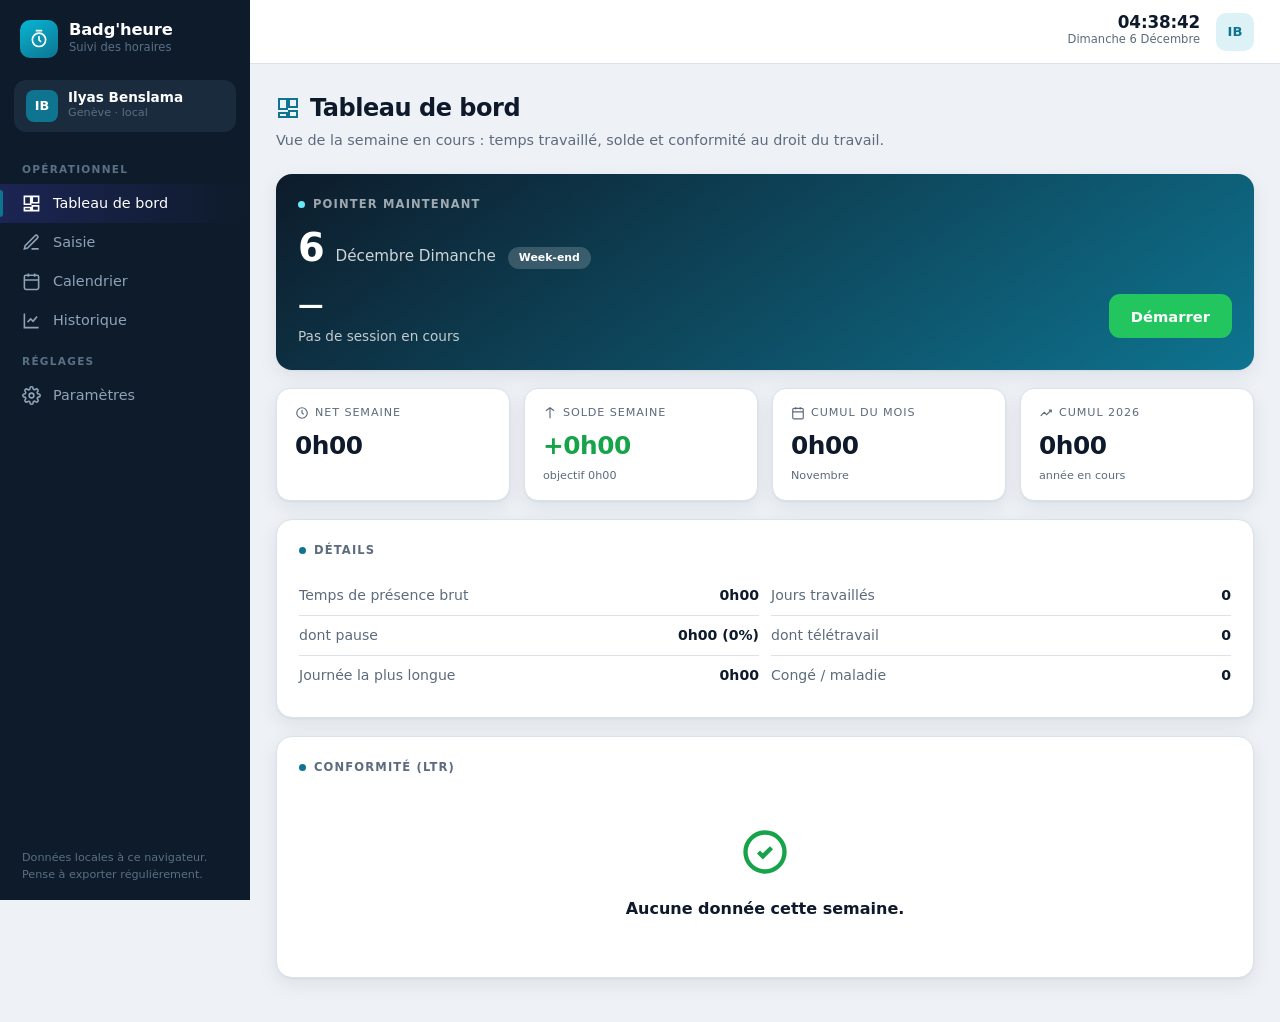
==== commit ef70b08a: "Vote : corrections (ordre exact des messages, changement du nb de joueurs sans effet sur les résulta" ====
--- a/heures.html
+++ b/heures.html
@@ -220,24 +220,6 @@
     .topbar{padding-left:max(16px,env(safe-area-inset-left));padding-right:max(16px,env(safe-area-inset-right))}
     .page-head h1{font-size:1.3rem}
   }
-
-  /* Vote en direct */
-  .vote-live{display:inline-flex;align-items:center;gap:6px;font-size:.72rem;font-weight:700;color:var(--muted);text-transform:uppercase;letter-spacing:.08em}
-  .vote-live i{width:8px;height:8px;border-radius:50%;background:var(--amber)}
-  .vote-live.on i{background:var(--green);animation:pulse 1.6s infinite}
-  @keyframes pulse{0%{box-shadow:0 0 0 0 rgba(22,163,74,.5)}100%{box-shadow:0 0 0 8px rgba(22,163,74,0)}}
-  .vote-btns{display:grid;grid-template-columns:1fr 1fr;gap:12px;margin:18px 0}
-  .vote-btn{border:2px solid var(--line);background:#fff;border-radius:14px;padding:18px 10px;font-size:1.15rem;font-weight:800;cursor:pointer;font-family:inherit;transition:.12s;min-height:64px;touch-action:manipulation}
-  .vote-btn.oui{color:var(--green)}.vote-btn.non{color:var(--red)}
-  .vote-btn.oui.on{background:var(--green);border-color:var(--green);color:#fff}
-  .vote-btn.non.on{background:var(--red);border-color:var(--red);color:#fff}
-  .vote-btn:disabled{opacity:.45;cursor:not-allowed}
-  .vote-res{margin-top:6px}
-  .vote-row{margin-bottom:12px}
-  .vote-row .lr{display:flex;justify-content:space-between;font-size:.88rem;font-weight:700;margin-bottom:5px;font-variant-numeric:tabular-nums}
-  .vote-bar{height:14px;border-radius:7px;background:#eef0f6;overflow:hidden}
-  .vote-bar div{height:100%;border-radius:7px;transition:width .4s ease;width:0}
-  .vote-total{font-size:.8rem;color:var(--muted);margin-top:4px}
 </style>
 </head>
 <body>
@@ -256,7 +238,6 @@
     <button class="nav-item" data-view="saisie"><svg viewBox="0 0 24 24" fill="none" stroke="currentColor" stroke-width="2"><path d="M12 20h9M16.5 3.5a2.1 2.1 0 0 1 3 3L7 19l-4 1 1-4z"/></svg>Saisie</button>
     <button class="nav-item" data-view="cal"><svg viewBox="0 0 24 24" fill="none" stroke="currentColor" stroke-width="2"><rect x="3" y="4" width="18" height="18" rx="2"/><path d="M16 2v4M8 2v4M3 10h18"/></svg>Calendrier</button>
     <button class="nav-item" data-view="histo"><svg viewBox="0 0 24 24" fill="none" stroke="currentColor" stroke-width="2"><path d="M3 3v18h18M7 14l4-4 3 3 5-6"/></svg>Historique</button>
-    <button class="nav-item" data-view="vote"><svg viewBox="0 0 24 24" fill="none" stroke="currentColor" stroke-width="2"><path d="M9 11l3 3 8-8"/><path d="M20 12v6a2 2 0 0 1-2 2H6a2 2 0 0 1-2-2V6a2 2 0 0 1 2-2h9"/></svg>Vote</button>
     <div class="nav-title">Réglages</div>
     <button class="nav-item" data-view="params"><svg viewBox="0 0 24 24" fill="none" stroke="currentColor" stroke-width="2"><circle cx="12" cy="12" r="3"/><path d="M19.4 15a1.65 1.65 0 0 0 .33 1.82l.06.06a2 2 0 1 1-2.83 2.83l-.06-.06a1.65 1.65 0 0 0-1.82-.33 1.65 1.65 0 0 0-1 1.51V21a2 2 0 0 1-4 0v-.09A1.65 1.65 0 0 0 9 19.4a1.65 1.65 0 0 0-1.82.33l-.06.06a2 2 0 1 1-2.83-2.83l.06-.06a1.65 1.65 0 0 0 .33-1.82 1.65 1.65 0 0 0-1.51-1H3a2 2 0 0 1 0-4h.09A1.65 1.65 0 0 0 4.6 9a1.65 1.65 0 0 0-.33-1.82l-.06-.06a2 2 0 1 1 2.83-2.83l.06.06a1.65 1.65 0 0 0 1.82.33H9a1.65 1.65 0 0 0 1-1.51V3a2 2 0 0 1 4 0v.09a1.65 1.65 0 0 0 1 1.51 1.65 1.65 0 0 0 1.82-.33l.06-.06a2 2 0 1 1 2.83 2.83l-.06.06a1.65 1.65 0 0 0-.33 1.82V9a1.65 1.65 0 0 0 1.51 1H21a2 2 0 0 1 0 4h-.09a1.65 1.65 0 0 0-1.51 1z"/></svg>Paramètres</button>
     <div class="side-foot">Données locales à ce navigateur.<br>Pense à exporter régulièrement.</div>
@@ -343,31 +324,6 @@
           <div class="toolbar"><div class="weeksel"><button id="prevWeek">‹</button><span id="weekLabel">Semaine</span><button id="nextWeek">›</button></div><div class="spacer"></div><button class="chip" id="btnCsv"><svg viewBox="0 0 24 24" fill="none" stroke="currentColor" stroke-width="2"><path d="M21 15v4a2 2 0 0 1-2 2H5a2 2 0 0 1-2-2v-4M7 10l5 5 5-5M12 15V3"/></svg>Exporter CSV</button></div>
           <div class="tablewrap"><table><thead><tr><th>Jour</th><th>Date</th><th>Arr.</th><th>Dép.</th><th>Pause</th><th>Net</th><th>Solde</th><th>Type</th><th></th></tr></thead><tbody id="tbody"></tbody></table></div>
           <div class="empty" id="emptyMsg">Aucune journée cette semaine.</div>
-        </div>
-      </section>
-      <section class="view" id="view-vote">
-        <div class="page-head"><h1><svg viewBox="0 0 24 24" fill="none" stroke="currentColor" stroke-width="2"><path d="M9 11l3 3 8-8"/><path d="M20 12v6a2 2 0 0 1-2 2H6a2 2 0 0 1-2-2V6a2 2 0 0 1 2-2h9"/></svg>Vote</h1><p>Vote anonyme oui ou non, résultat en direct. L'admin fixe le nombre de joueurs et réinitialise.</p></div>
-        <div class="card">
-          <div style="display:flex;align-items:center;justify-content:space-between;gap:12px;flex-wrap:wrap">
-            <span class="vote-live" id="voteLive"><i></i><span>Connexion…</span></span>
-            <button class="chip" id="btnAdmin">🔒 Admin</button>
-          </div>
-          <div class="vote-btns">
-            <button class="vote-btn oui" data-v="oui">👍 Oui</button>
-            <button class="vote-btn non" data-v="non">👎 Non</button>
-          </div>
-          <div class="hint" id="voteMine" style="margin:-6px 0 14px">Tu n'as pas encore voté.</div>
-          <div class="vote-res">
-            <div class="vote-row"><div class="lr"><span style="color:var(--green)">Oui</span><span id="vOuiTxt">0</span></div><div class="vote-bar"><div id="vOuiBar" style="background:var(--green)"></div></div></div>
-            <div class="vote-row"><div class="lr"><span style="color:var(--red)">Non</span><span id="vNonTxt">0</span></div><div class="vote-bar"><div id="vNonBar" style="background:var(--red)"></div></div></div>
-            <div class="vote-total" id="vTotal">0 vote</div>
-          </div>
-        </div>
-        <div class="card" id="adminPanel" style="display:none">
-          <div class="card-h"><span class="d"></span>Admin du vote</div>
-          <div class="field"><label for="votePlayers">Nombre de joueurs (= votes max)</label><input type="number" id="votePlayers" min="0" max="99" step="1" inputmode="numeric" placeholder="illimité"></div>
-          <button class="btn btn-full" id="btnVoteReset" style="background:var(--red-soft);color:var(--red)">Réinitialiser le vote</button>
-          <button class="chip" id="btnAdminOut" style="margin-top:12px">Quitter le mode admin</button>
         </div>
       </section>
       <section class="view" id="view-params">
@@ -708,63 +664,6 @@
 document.getElementById('start').value=settings.defStart;
 updateDayBadge();setPauseButtons(settings.defPauseMin);computeEnd();
 setInterval(tick,1000);tick();render();
-
-// ===== Vote en direct (relais temps réel : ntfy.sh, sans compte) =====
-const VTOPIC='https://ntfy.sh/badgheure-vote-k7q2m9x4w8d1p5z3';
-let vEvents=[], vResetAt=0, vPlayers={n:0,t:-1}, vSeen=new Set(), vSrc=null, vOrder=0;
-const vMe=(()=>{let v=localStorage.getItem('badgheure_voter');if(!v){const a=new Uint8Array(12);crypto.getRandomValues(a);v=Array.from(a,b=>(b%36).toString(36)).join('');localStorage.setItem('badgheure_voter',v)}return v})();
-function setLive(cls,txt){const el=document.getElementById('voteLive');el.className='vote-live '+cls;el.querySelector('span').textContent=txt}
-function vPublish(obj){return fetch(VTOPIC,{method:'POST',body:JSON.stringify(obj)}).then(r=>{if(!r.ok)throw 0})}
-// bulletins valides : depuis la dernière réinitialisation, seulement les N premiers votants (N = nombre de joueurs)
-function vTally(){const ev=vEvents.filter(e=>e.t>=vResetAt).sort((x,y)=>x.t-y.t||x.o-y.o);const max=vPlayers.n,ballots=new Map();
-  ev.forEach(e=>{if(ballots.has(e.u)||!max||ballots.size<max)ballots.set(e.u,e.v)});return ballots}
-function renderVote(){const ballots=vTally(),max=vPlayers.n;let oui=0,non=0;ballots.forEach(v=>v==='oui'?oui++:non++);
-  const tot=oui+non,po=tot?Math.round(oui/tot*100):0,pn=tot?100-po:0,full=max>0&&tot>=max;
-  document.getElementById('vOuiTxt').textContent=oui+' · '+po+' %';document.getElementById('vNonTxt').textContent=non+' · '+pn+' %';
-  document.getElementById('vOuiBar').style.width=po+'%';document.getElementById('vNonBar').style.width=pn+'%';
-  document.getElementById('vTotal').textContent=(max?tot+' / '+max+' joueurs ont voté':tot+(tot>1?' votes':' vote'))+(full?' — résultat : '+(oui>non?'OUI ✅':non>oui?'NON ❌':'égalité'):'');
-  const pl=document.getElementById('votePlayers');if(document.activeElement!==pl)pl.value=max||'';
-  const mine=ballots.get(vMe),blocked=full&&!mine;
-  document.querySelectorAll('.vote-btn').forEach(b=>{b.classList.toggle('on',!!mine&&mine===b.dataset.v);b.disabled=blocked});
-  document.getElementById('voteMine').textContent=mine?'Ton vote : '+mine.toUpperCase()+' (anonyme). Tu peux changer d’avis.':blocked?'Tout le monde a déjà voté ('+max+' joueurs).':'Tu n’as pas encore voté.'}
-// --- Admin : seuls les messages signés avec la clé admin (débloquée par mot de passe) sont acceptés
-const VADMIN={"pub": "BMragD96AUSFozDC1lvCc4NOii6S7sUlmi2j4JfSGvWxyN7KZDLT8lIQW0GVxmGXN3kjOI+GUkP8UpjLfLZRW4Q=", "salt": "YRCwiWqxX2biEY1F/CEZKg==", "iv": "r4Bvt6uCLQcO+0XD", "ct": "+Z2X+kawgw5VcNxw809Xlfi4WCDJ96eiSRc4Ah9D/+LJmoykSimKdyv4ZVQSSFSPB8e8JQVcCNFHG1gqyOxzrjBmEUeUPX1m/3T7GpX6rCi7a+GwpDAEWfa4CYlKLF4jGTMsFLKP2t2SxrFIP/zldUhLdtbtG9nr2WDUWpsndQZdW3bLPgRqsfmxYyRO2l+K5GhcavZmSmx7BA=="};
-const b64=x=>Uint8Array.from(atob(x),c=>c.charCodeAt(0)), tob64=buf=>btoa(String.fromCharCode(...new Uint8Array(buf)));
-const vPubKey=crypto.subtle.importKey('raw',b64(VADMIN.pub),{name:'ECDSA',namedCurve:'P-256'},false,['verify']);
-let vAdminKey=null, vNonces=new Set();
-const vCanon=d=>JSON.stringify({k:d.k,n:d.n??null,nonce:d.nonce});
-async function vVerify(d){try{if(typeof d.nonce!=='string'||typeof d.sig!=='string'||vNonces.has(d.nonce))return false;
-  const ok=await crypto.subtle.verify({name:'ECDSA',hash:'SHA-256'},await vPubKey,b64(d.sig),new TextEncoder().encode(vCanon(d)));if(ok)vNonces.add(d.nonce);return ok}catch{return false}}
-async function vAdminPublish(d){d.nonce=Array.from(crypto.getRandomValues(new Uint8Array(12)),b=>b.toString(16).padStart(2,'0')).join('');
-  d.sig=tob64(await crypto.subtle.sign({name:'ECDSA',hash:'SHA-256'},vAdminKey,new TextEncoder().encode(vCanon(d))));return vPublish(d)}
-async function vUnlock(pw){const base=await crypto.subtle.importKey('raw',new TextEncoder().encode(pw),'PBKDF2',false,['deriveKey']);
-  const k=await crypto.subtle.deriveKey({name:'PBKDF2',salt:b64(VADMIN.salt),iterations:300000,hash:'SHA-256'},base,{name:'AES-GCM',length:256},false,['decrypt']);
-  return new Uint8Array(await crypto.subtle.decrypt({name:'AES-GCM',iv:b64(VADMIN.iv)},k,b64(VADMIN.ct)))}
-async function vSetAdmin(pkcs8){vAdminKey=pkcs8?await crypto.subtle.importKey('pkcs8',pkcs8,{name:'ECDSA',namedCurve:'P-256'},false,['sign']):null;
-  document.getElementById('adminPanel').style.display=vAdminKey?'':'none';document.getElementById('btnAdmin').textContent=vAdminKey?'🔓 Admin':'🔒 Admin';renderVote()}
-document.getElementById('btnAdmin').onclick=async()=>{if(vAdminKey){document.getElementById('adminPanel').scrollIntoView({behavior:'smooth'});return}
-  const pw=prompt('Mot de passe admin');if(!pw)return;
-  try{const pk=await vUnlock(pw.trim());localStorage.setItem('badgheure_admin',tob64(pk));await vSetAdmin(pk);toast('Mode admin activé')}catch{toast('Mot de passe incorrect')}};
-document.getElementById('btnAdminOut').onclick=()=>{localStorage.removeItem('badgheure_admin');vSetAdmin(null);toast('Mode admin désactivé')};
-{const s=localStorage.getItem('badgheure_admin');if(s)vSetAdmin(b64(s)).catch(()=>localStorage.removeItem('badgheure_admin'))}
-let vQueue=Promise.resolve();
-function vHandle(m,d){
-    if(d.k==='reset')vResetAt=Math.max(vResetAt,m.time);
-    if(d.k==='players'&&Number.isInteger(d.n)&&d.n>=0&&m.time>=vPlayers.t)vPlayers={n:d.n,t:m.time};
-    if(d.k==='v'&&(d.v==='oui'||d.v==='non')&&typeof d.u==='string')vEvents.push({u:d.u,v:d.v,t:m.time,o:vOrder++});
-    renderVote()}
-function vConnect(){vSrc=new EventSource(VTOPIC+'/sse?since=all');
-  vSrc.onopen=()=>setLive('on','En direct');
-  vSrc.onerror=()=>setLive('','Reconnexion…');
-  vSrc.onmessage=ev=>{let m,d;try{m=JSON.parse(ev.data);d=JSON.parse(m.message)}catch{return}
-    if(vSeen.has(m.id))return;vSeen.add(m.id);
-    if(d.k==='reset'||d.k==='players')vQueue=vQueue.then(()=>vVerify(d)).then(ok=>{if(ok)vHandle(m,d)});
-    else vQueue=vQueue.then(()=>vHandle(m,d))}}
-document.getElementById('votePlayers').onchange=async e=>{if(!vAdminKey)return;const n=Math.max(0,Math.min(99,Math.round(+e.target.value||0)));
-  try{await vAdminPublish({k:'players',n});toast(n?n+' joueurs : '+n+' votes max':'Sans limite de joueurs')}catch{toast('Échec, réessaie')}};
-document.getElementById('btnVoteReset').onclick=async()=>{if(!vAdminKey)return;if(!confirm('Réinitialiser le vote pour tout le monde ?'))return;try{await vAdminPublish({k:'reset'});toast('Vote réinitialisé')}catch{toast('Échec, réessaie')}};
-document.querySelectorAll('.vote-btn').forEach(b=>b.onclick=async()=>{if(b.disabled)return;try{await vPublish({k:'v',v:b.dataset.v,u:vMe});toast('Vote enregistré')}catch{toast('Échec de l\u2019envoi, réessaie')}});
-renderVote();vConnect();
 </script>
 </body>
 </html>
